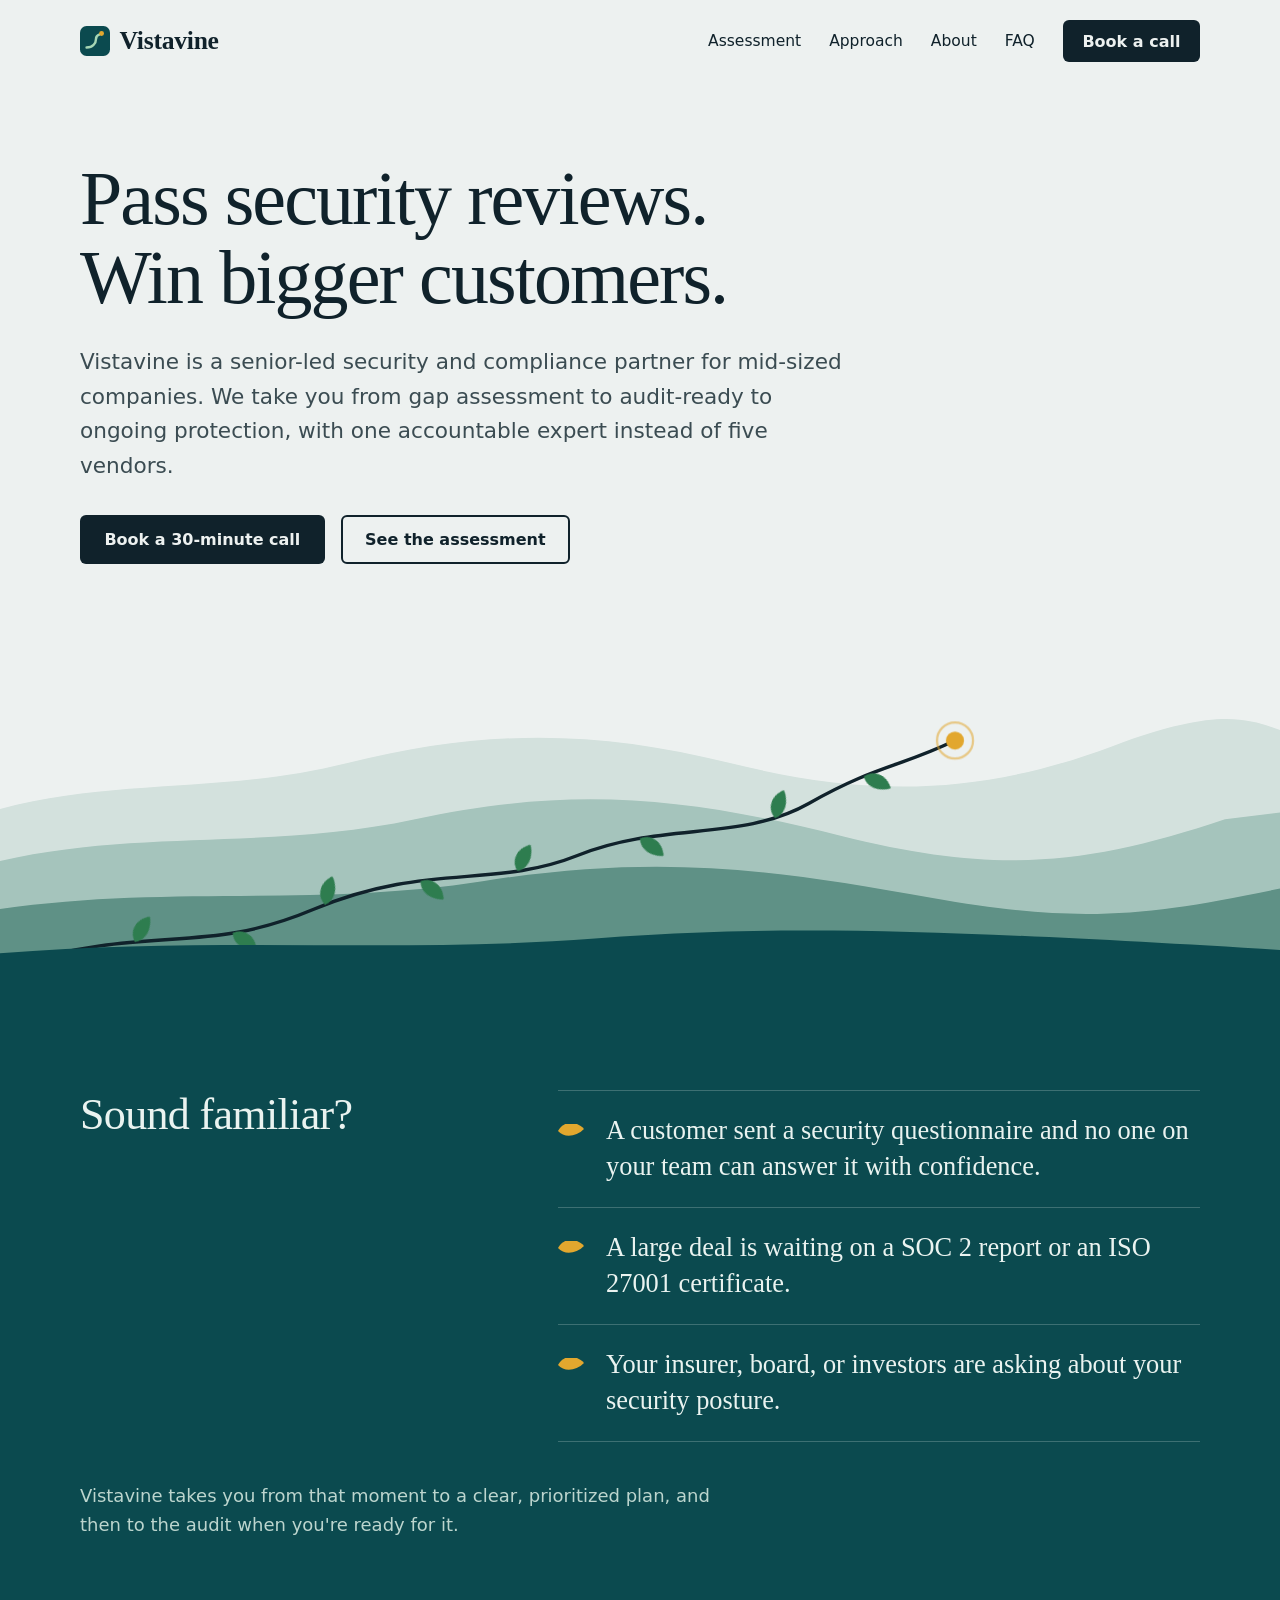
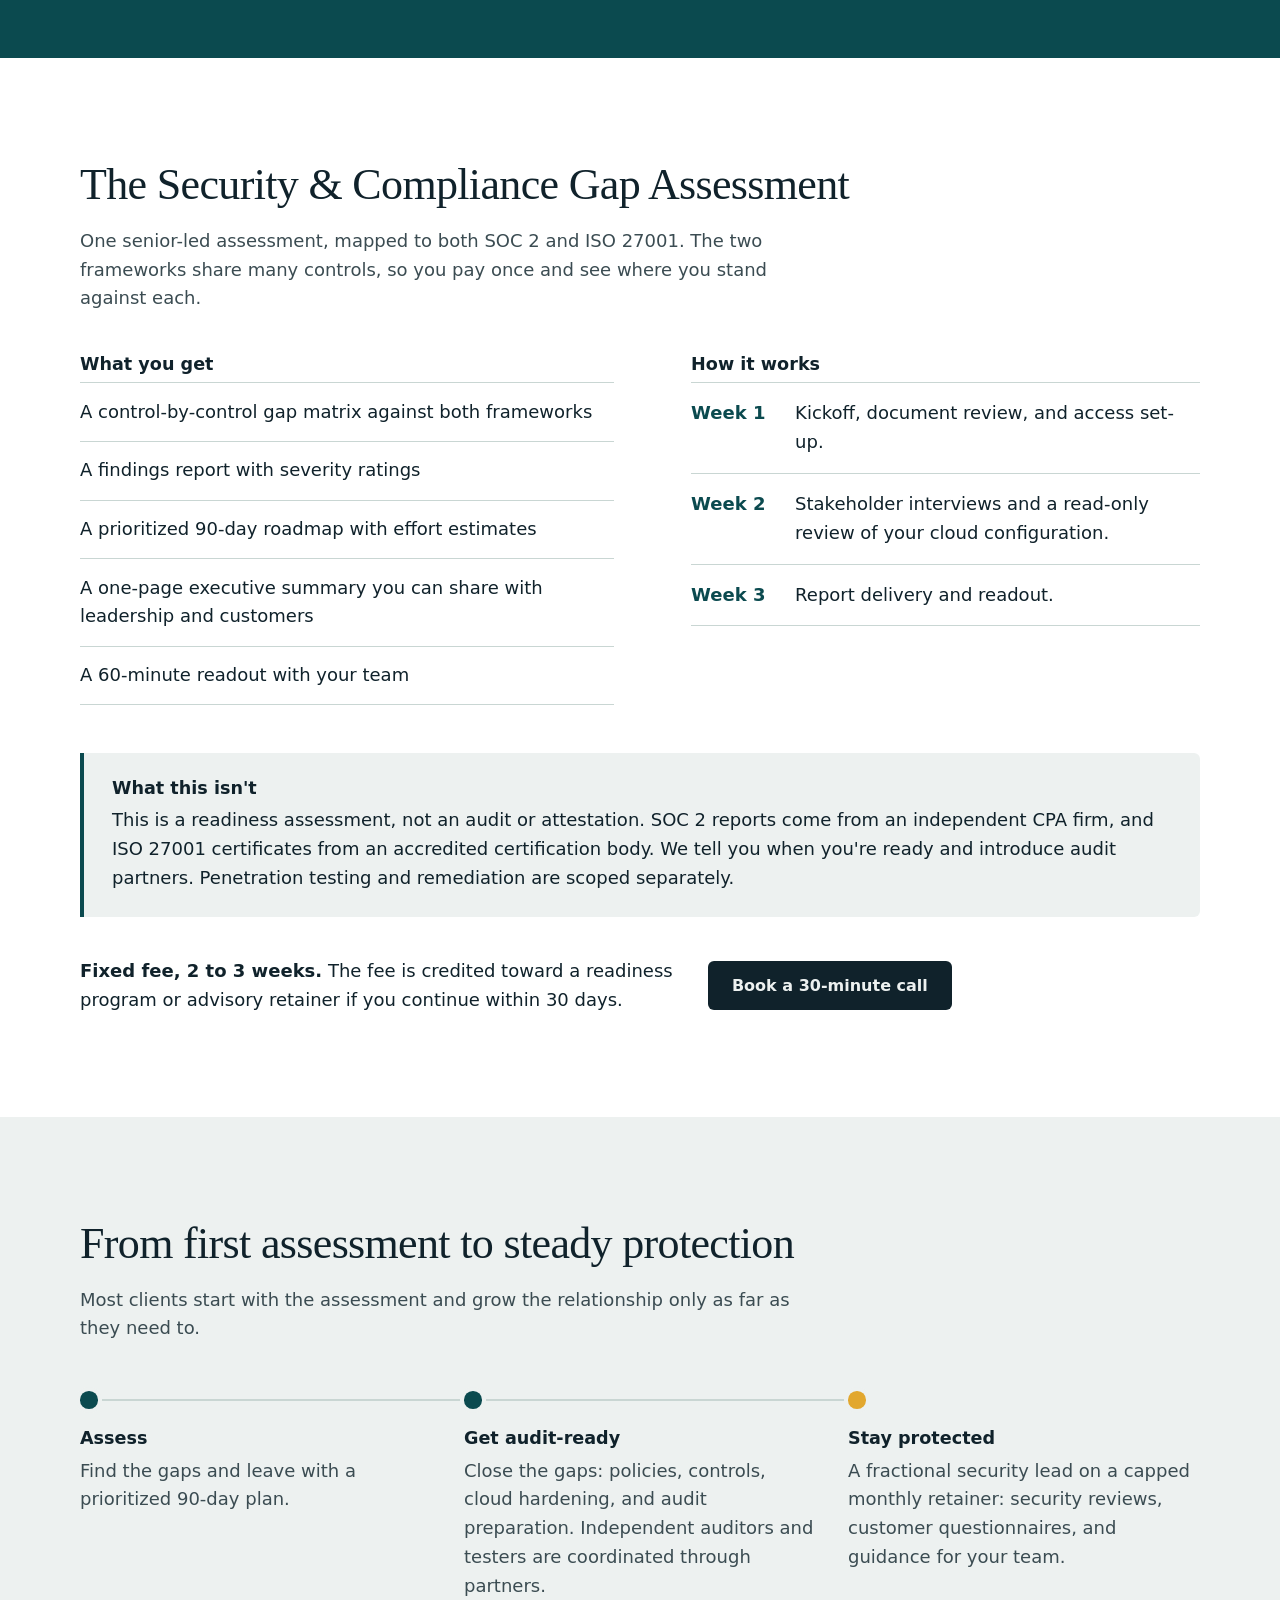
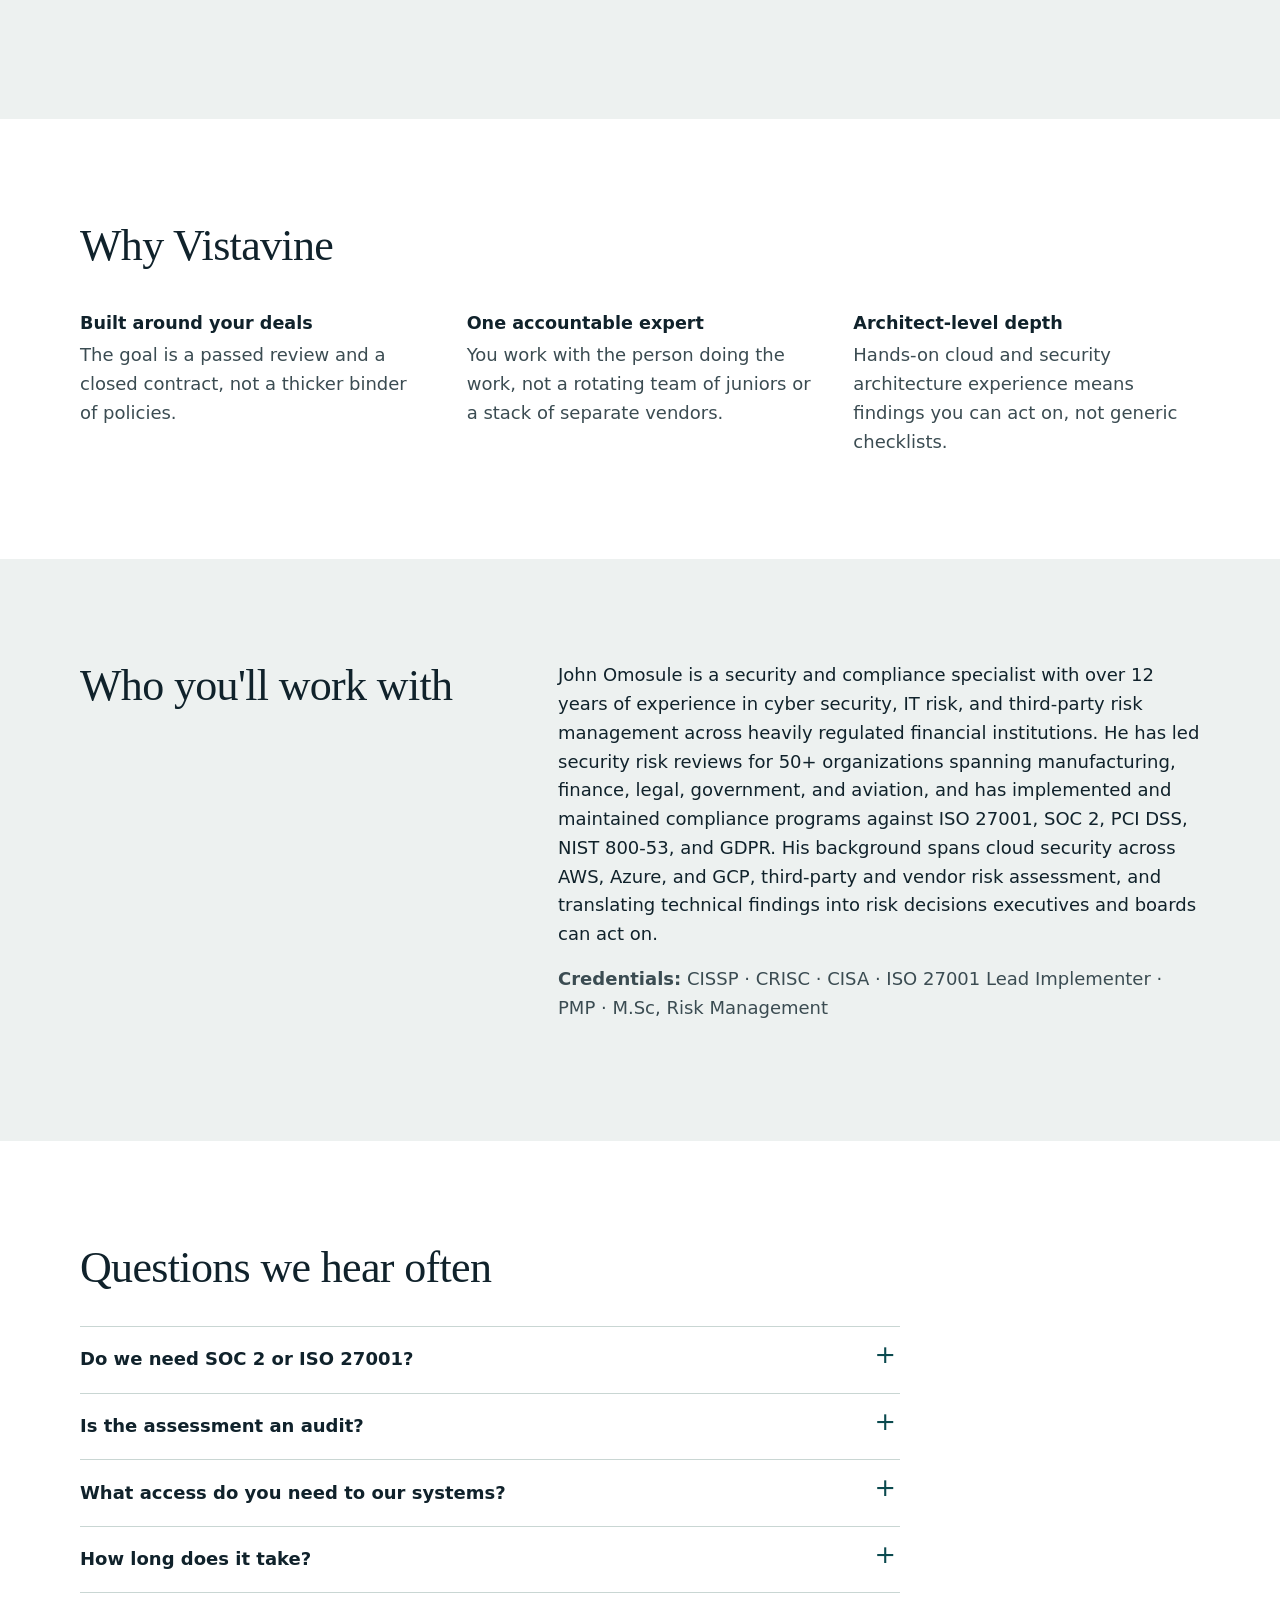
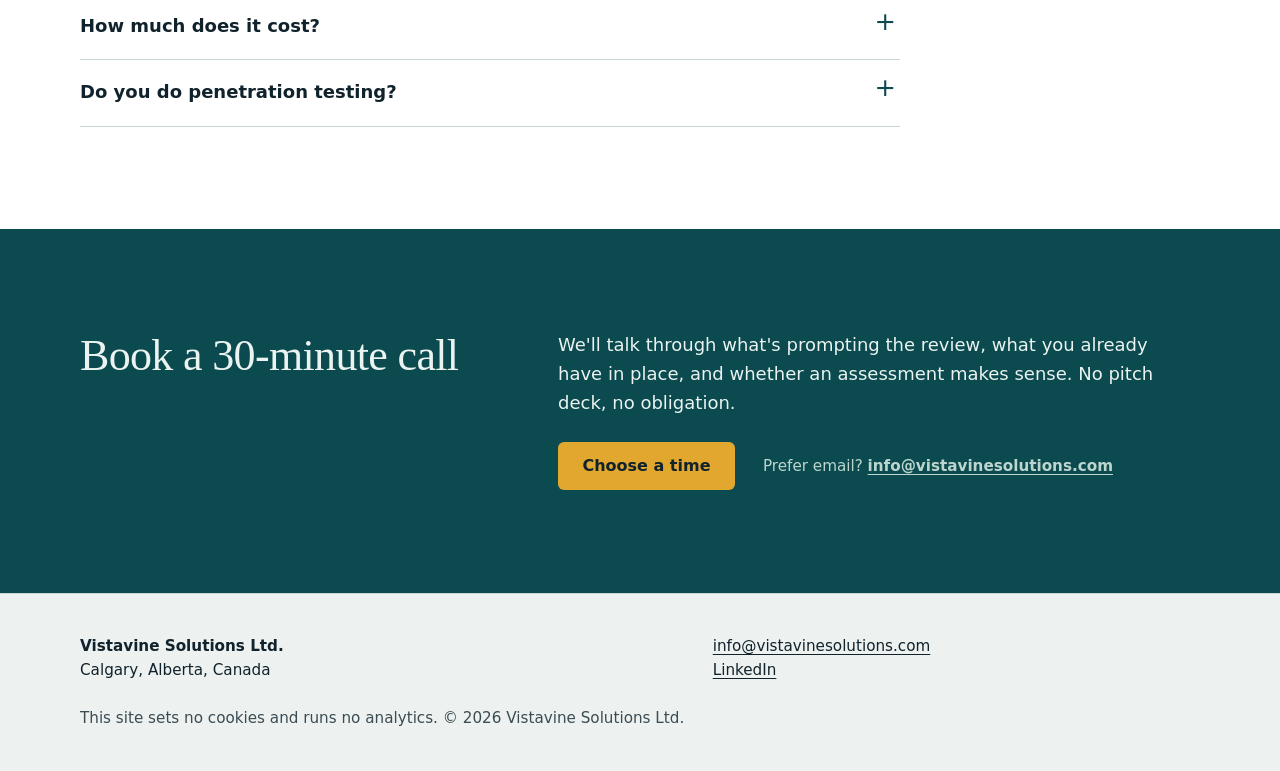
==== index.html @ e33b969e "Initial site upload" ====
<!DOCTYPE html>
<!--
  VISTAVINE ONE-PAGE SITE
  Before publishing, replace every placeholder. Search this file for:
    REPLACE   (booking link, email domain, LinkedIn URL)
    class="todo"   (highlighted yellow on the page: name, bio, credentials, address)
  When you replace a highlighted item, delete its class="todo" / <span class="todo"> wrapper.
  This page has no JavaScript, no cookies, no analytics, and no third-party requests.
  If you add any of those later, update the footer sentence and the Content-Security-Policy in _headers.
-->
<html lang="en">
<head>
<meta charset="utf-8">
<meta name="viewport" content="width=device-width, initial-scale=1">
<title>Vistavine | Security and compliance advisory for mid-sized companies</title>
<meta name="description" content="Vistavine helps mid-sized companies pass security reviews and win bigger customers. Senior-led SOC 2 and ISO 27001 readiness, cloud security, and fractional security leadership.">
<meta name="theme-color" content="#0B4A4F">
<meta property="og:type" content="website">
<meta property="og:title" content="Vistavine | Security and compliance advisory">
<meta property="og:description" content="Pass security reviews. Win bigger customers. Senior-led SOC 2 and ISO 27001 readiness for mid-sized companies.">
<link rel="icon" href="data:image/svg+xml,%3Csvg xmlns='http://www.w3.org/2000/svg' viewBox='0 0 32 32'%3E%3Crect width='32' height='32' rx='7' fill='%230B4A4F'/%3E%3Cpath d='M7 23c7 0 10-5 10-9 0-2 1-4 4-5' fill='none' stroke='%23A6D6B4' stroke-width='2.6' stroke-linecap='round'/%3E%3Ccircle cx='23' cy='8' r='2.6' fill='%23E2A72E'/%3E%3C/svg%3E">
<style>
:root{
  color-scheme: light;
  --ink:#10222B;
  --fog:#EDF1F0;
  --paper:#FFFFFF;
  --teal:#0B4A4F;
  --vine:#2E7D4F;
  --saffron:#E2A72E;
  --text2:#3B4C52;
  --line:#C9D6D3;
  --on-dark:#EAF3F0;
  --on-dark2:#BCD5CE;
  --serif:"Iowan Old Style","Palatino Linotype",Palatino,"Book Antiqua",Georgia,serif;
  --sans:system-ui,-apple-system,"Segoe UI",Roboto,"Helvetica Neue",Arial,sans-serif;
  --radius:6px;
}
*,*::before,*::after{box-sizing:border-box}
html{scroll-padding-top:1rem}
@media (prefers-reduced-motion:no-preference){html{scroll-behavior:smooth}}
body{margin:0;background:var(--fog);color:var(--ink);font:1.125rem/1.6 var(--sans);-webkit-font-smoothing:antialiased}
h1,h2{font-family:var(--serif);font-weight:500;letter-spacing:-.015em;margin:0}
h1{font-size:clamp(2.5rem,1.5rem + 4.4vw,4.75rem);line-height:1.04;letter-spacing:-.025em}
h1 span{display:block}
h2{font-size:clamp(1.85rem,1.4rem + 1.7vw,2.75rem);line-height:1.15;margin-bottom:1rem}
h3{font-size:1.1rem;font-weight:650;margin:0 0 .4rem;line-height:1.3}
p{margin:0 0 1rem}
a{color:inherit;text-underline-offset:.2em}
:focus-visible{outline:3px solid #B37400;outline-offset:3px;border-radius:2px}
.on-dark :focus-visible{outline-color:var(--saffron)}
.wrap{width:min(1120px,100% - 2.5rem);margin-inline:auto}
.section{padding-block:clamp(4rem,8vw,7rem)}
.muted{color:var(--text2)}
.fine{font-size:.95rem;margin:0}

/* Placeholder highlighter: remove class when replaced */
.todo{background:#FFF1C2;color:var(--ink);outline:1px dashed #B58400;padding:0 .25em;border-radius:2px}

.skip{position:absolute;left:-999px;top:0;background:var(--ink);color:var(--fog);padding:.75rem 1rem;z-index:10}
.skip:focus{left:0}

/* Buttons */
.btn{display:inline-block;padding:.8rem 1.4rem;border-radius:var(--radius);font-weight:600;font-size:1rem;text-decoration:none;border:2px solid transparent;line-height:1.2}
.btn-primary{background:var(--ink);color:var(--fog)}
.btn-primary:hover{background:#1C3A46}
.btn-ghost{border-color:var(--ink);color:var(--ink)}
.btn-ghost:hover{background:var(--ink);color:var(--fog)}
.btn-saffron{background:var(--saffron);color:var(--ink)}
.btn-saffron:hover{background:#F0BA4A}

/* Header */
.site-header{padding-block:1.25rem}
.site-header .wrap{display:flex;align-items:center;justify-content:space-between;gap:1.5rem}
.brand{display:flex;align-items:center;gap:.6rem;text-decoration:none;font-family:var(--serif);font-size:1.6rem;font-weight:600;letter-spacing:-.01em}
.brand svg{width:30px;height:30px;flex:none}
.nav{display:flex;align-items:center;gap:1.75rem;font-size:.97rem}
.nav a:not(.btn){text-decoration:none}
.nav a:not(.btn):hover{text-decoration:underline}
.nav .btn{padding:.6rem 1.1rem}

/* Hero */
.hero{padding-top:clamp(2.5rem,6vw,5rem)}
.lede{font-size:clamp(1.15rem,1rem + .5vw,1.35rem);max-width:56ch;color:var(--text2);margin:1.75rem 0 0}
.actions{display:flex;flex-wrap:wrap;gap:1rem;margin-top:2rem}
.horizon{display:block;width:100%;height:clamp(190px,30vw,360px);margin-top:clamp(2.5rem,5vw,4.5rem);margin-bottom:-1px}
.vine{stroke-dasharray:1 1;stroke-dashoffset:0}
@media (prefers-reduced-motion:no-preference){
  .vine{stroke-dashoffset:1;animation:grow 2.6s cubic-bezier(.45,.05,.25,1) .3s forwards}
  .leaves use,.mark{opacity:0;animation:appear .5s ease-out forwards}
  .leaves use:nth-child(1){animation-delay:.6s}
  .leaves use:nth-child(2){animation-delay:.85s}
  .leaves use:nth-child(3){animation-delay:1.1s}
  .leaves use:nth-child(4){animation-delay:1.35s}
  .leaves use:nth-child(5){animation-delay:1.55s}
  .leaves use:nth-child(6){animation-delay:1.9s}
  .leaves use:nth-child(7){animation-delay:2.25s}
  .leaves use:nth-child(8){animation-delay:2.5s}
  .mark{animation-delay:2.8s;animation-duration:.8s}
}
@keyframes grow{to{stroke-dashoffset:0}}
@keyframes appear{to{opacity:1}}

/* Dark bands */
.on-dark{background:var(--teal);color:var(--on-dark)}
.on-dark .muted{color:var(--on-dark2)}
.split{display:grid;grid-template-columns:1fr 1.6fr;gap:clamp(2rem,6vw,5rem);align-items:start}
.triggers{list-style:none;margin:0;padding:0}
.triggers li{display:grid;grid-template-columns:2rem 1fr;gap:1rem;padding:1.4rem 0;border-top:1px solid rgba(234,243,240,.22);font-family:var(--serif);font-size:clamp(1.25rem,1.05rem + .8vw,1.65rem);line-height:1.35}
.triggers li:last-child{border-bottom:1px solid rgba(234,243,240,.22)}
.triggers svg{width:26px;height:14px;margin-top:.7rem;fill:var(--saffron)}
.after-triggers{margin-top:2.5rem;max-width:58ch;color:var(--on-dark2)}

/* Assessment */
.paper{background:var(--paper)}
.assessment-grid{display:grid;grid-template-columns:1.05fr 1fr;gap:clamp(2rem,6vw,5rem);margin-top:2.5rem}
.rule{list-style:none;margin:0;padding:0}
.rule li{padding:.9rem 0;border-top:1px solid var(--line)}
.rule li:last-child{border-bottom:1px solid var(--line)}
.weeks{list-style:none;margin:0;padding:0}
.weeks li{display:grid;grid-template-columns:5.5rem 1fr;gap:1rem;padding:1rem 0;border-top:1px solid var(--line)}
.weeks li:last-child{border-bottom:1px solid var(--line)}
.weeks b{color:var(--teal);font-weight:650}
.notice{margin-top:3rem;padding:1.5rem 1.75rem;background:var(--fog);border-left:4px solid var(--teal);border-radius:0 var(--radius) var(--radius) 0}
.notice p:last-child{margin-bottom:0}
.fee{display:flex;flex-wrap:wrap;align-items:center;gap:1.25rem 2rem;margin-top:2.5rem}
.fee p{margin:0;max-width:52ch}

/* Approach path */
.path{list-style:none;margin:3rem 0 0;padding:0;display:grid;grid-template-columns:repeat(3,1fr);gap:2rem}
.path li{position:relative;padding-top:2.25rem}
.path li::before{content:"";position:absolute;top:.5rem;left:0;right:-2rem;height:2px;background:var(--line)}
.path li:last-child::before{display:none}
.path li::after{content:"";position:absolute;top:0;left:0;width:1.1rem;height:1.1rem;border-radius:50%;background:var(--teal);box-shadow:0 0 0 4px var(--fog)}
.path li:last-child::after{background:var(--saffron)}
.path p{color:var(--text2);max-width:34ch}

/* Why */
.pillars{display:grid;grid-template-columns:repeat(3,1fr);gap:2.5rem;margin-top:2.5rem}
.pillars p{color:var(--text2);margin:0;max-width:34ch}

/* FAQ */
.faq{margin-top:2rem;max-width:820px}
.faq details{border-top:1px solid var(--line)}
.faq details:last-child{border-bottom:1px solid var(--line)}
.faq summary{list-style:none;cursor:pointer;padding:1.15rem 2.5rem 1.15rem 0;font-weight:600;position:relative}
.faq summary::-webkit-details-marker{display:none}
.faq summary::after{content:"+";position:absolute;right:.25rem;top:.95rem;font-size:1.6rem;line-height:1;color:var(--teal);font-weight:400}
.faq details[open] summary::after{content:"\2212"}
.faq details p{margin:0 0 1.25rem;max-width:62ch;color:var(--text2)}

/* CTA + footer */
.cta p{max-width:52ch}
.cta .fine a{font-weight:600}
.cta-actions{display:flex;flex-wrap:wrap;align-items:center;gap:1rem 1.75rem;margin-top:1.5rem}
.site-footer{padding-block:2.5rem;border-top:1px solid var(--line)}
.footer-grid{display:grid;grid-template-columns:1.2fr 1fr;gap:1.5rem 3rem}
.footer-grid .wide{grid-column:1/-1;color:var(--text2)}

@media (max-width:860px){
  .split,.assessment-grid,.pillars{grid-template-columns:1fr}
  .footer-grid{grid-template-columns:1fr}
  .nav a:not(.btn){display:none}
  .path{grid-template-columns:1fr;margin-left:.5rem}
  .path li{padding:0 0 0 2.25rem}
  .path li::before{top:.5rem;bottom:-2rem;left:.5rem;right:auto;width:2px;height:auto}
  .path li::after{top:0;left:0}
  .weeks li{grid-template-columns:4.75rem 1fr}
}
</style>
</head>
<body>

<!-- Shared leaf shape used by the hero illustration and the list markers -->
<svg width="0" height="0" style="position:absolute" aria-hidden="true" focusable="false">
  <defs><path id="leaf" d="M0 0C5-10 18-11 26-2C18 6 6 7 0 0Z"/></defs>
</svg>

<a class="skip" href="#main">Skip to content</a>

<header class="site-header">
  <div class="wrap">
    <a class="brand" href="#top" aria-label="Vistavine home">
      <svg viewBox="0 0 32 32" aria-hidden="true"><rect width="32" height="32" rx="7" fill="#0B4A4F"/><path d="M7 23c7 0 10-5 10-9 0-2 1-4 4-5" fill="none" stroke="#A6D6B4" stroke-width="2.6" stroke-linecap="round"/><circle cx="23" cy="8" r="2.6" fill="#E2A72E"/></svg>
      Vistavine
    </a>
    <nav class="nav" aria-label="Primary">
      <a href="#assessment">Assessment</a>
      <a href="#approach">Approach</a>
      <a href="#about">About</a>
      <a href="#faq">FAQ</a>
      <a class="btn btn-primary" href="#book">Book a call</a>
    </nav>
  </div>
</header>

<main id="main">

  <section class="hero" id="top">
    <div class="wrap">
      <h1><span>Pass security reviews.</span><span>Win bigger customers.</span></h1>
      <p class="lede">Vistavine is a senior-led security and compliance partner for mid-sized companies. We take you from gap assessment to audit-ready to ongoing protection, with one accountable expert instead of five vendors.</p>
      <div class="actions">
        <a class="btn btn-primary" href="#book">Book a 30-minute call</a>
        <a class="btn btn-ghost" href="#assessment">See the assessment</a>
      </div>
    </div>

    <svg class="horizon" viewBox="0 0 1200 320" preserveAspectRatio="xMidYMax slice" role="img" aria-label="Layered ridgelines with a single vine climbing toward a distant viewpoint">
      <path d="M0 170C120 130 220 150 340 120S560 90 680 120S900 150 1020 105S1150 90 1200 100V320H0Z" fill="#D3E1DD"/>
      <path d="M0 215C140 175 260 200 400 170S640 150 780 185S1000 210 1120 170L1200 160V320H0Z" fill="#A5C4BC"/>
      <path d="M0 255C160 225 300 250 460 225S720 215 860 240S1060 255 1200 225V320H0Z" fill="#5F9186"/>
      <path class="vine" pathLength="1" d="M40 300C170 262 210 292 310 250S470 232 545 202S690 190 750 156S830 124 880 100" fill="none" stroke="#10222B" stroke-width="3" stroke-linecap="round"/>
      <g class="leaves" fill="#2E7D4F">
        <use href="#leaf" transform="translate(151 279) rotate(-55)"/>
        <use href="#leaf" transform="translate(238 271) rotate(40)"/>
        <use href="#leaf" transform="translate(320 246) rotate(-71)"/>
        <use href="#leaf" transform="translate(405 225) rotate(43)"/>
        <use href="#leaf" transform="translate(491 216) rotate(-59)"/>
        <use href="#leaf" transform="translate(600 187) rotate(41)"/>
        <use href="#leaf" transform="translate(720 169) rotate(-68)"/>
        <use href="#leaf" transform="translate(799 132) rotate(28)"/>
      </g>
      <g class="mark">
        <circle cx="880" cy="100" r="16" fill="none" stroke="#E2A72E" stroke-width="2" opacity=".55"/>
        <circle cx="880" cy="100" r="8" fill="#E2A72E"/>
      </g>
      <path d="M0 292C200 272 380 290 560 276S900 270 1200 288V320H0Z" fill="#0B4A4F"/>
    </svg>
  </section>

  <section class="section on-dark" id="triggers" aria-labelledby="triggers-h">
    <div class="wrap">
      <div class="split">
        <h2 id="triggers-h">Sound familiar?</h2>
        <ul class="triggers">
          <li><svg viewBox="0 0 26 14" aria-hidden="true"><use href="#leaf" transform="translate(0 7)"/></svg><span>A customer sent a security questionnaire and no one on your team can answer it with confidence.</span></li>
          <li><svg viewBox="0 0 26 14" aria-hidden="true"><use href="#leaf" transform="translate(0 7)"/></svg><span>A large deal is waiting on a SOC 2 report or an ISO 27001 certificate.</span></li>
          <li><svg viewBox="0 0 26 14" aria-hidden="true"><use href="#leaf" transform="translate(0 7)"/></svg><span>Your insurer, board, or investors are asking about your security posture.</span></li>
        </ul>
      </div>
      <p class="after-triggers">Vistavine takes you from that moment to a clear, prioritized plan, and then to the audit when you're ready for it.</p>
    </div>
  </section>

  <section class="section paper" id="assessment" aria-labelledby="assessment-h">
    <div class="wrap">
      <h2 id="assessment-h">The Security &amp; Compliance Gap Assessment</h2>
      <p class="muted" style="max-width:62ch">One senior-led assessment, mapped to both SOC 2 and ISO 27001. The two frameworks share many controls, so you pay once and see where you stand against each.</p>

      <div class="assessment-grid">
        <div>
          <h3>What you get</h3>
          <ul class="rule">
            <li>A control-by-control gap matrix against both frameworks</li>
            <li>A findings report with severity ratings</li>
            <li>A prioritized 90-day roadmap with effort estimates</li>
            <li>A one-page executive summary you can share with leadership and customers</li>
            <li>A 60-minute readout with your team</li>
          </ul>
        </div>
        <div>
          <h3>How it works</h3>
          <ol class="weeks">
            <li><b>Week 1</b><span>Kickoff, document review, and access set-up.</span></li>
            <li><b>Week 2</b><span>Stakeholder interviews and a read-only review of your cloud configuration.</span></li>
            <li><b>Week 3</b><span>Report delivery and readout.</span></li>
          </ol>
        </div>
      </div>

      <div class="notice">
        <h3>What this isn't</h3>
        <p>This is a readiness assessment, not an audit or attestation. SOC 2 reports come from an independent CPA firm, and ISO 27001 certificates from an accredited certification body. We tell you when you're ready and introduce audit partners. Penetration testing and remediation are scoped separately.</p>
      </div>

      <div class="fee">
        <p><strong>Fixed fee, 2 to 3 weeks.</strong> The fee is credited toward a readiness program or advisory retainer if you continue within 30 days.</p>
        <a class="btn btn-primary" href="#book">Book a 30-minute call</a>
      </div>
    </div>
  </section>

  <section class="section" id="approach" aria-labelledby="approach-h">
    <div class="wrap">
      <h2 id="approach-h">From first assessment to steady protection</h2>
      <p class="muted" style="max-width:62ch">Most clients start with the assessment and grow the relationship only as far as they need to.</p>
      <ol class="path">
        <li>
          <h3>Assess</h3>
          <p>Find the gaps and leave with a prioritized 90-day plan.</p>
        </li>
        <li>
          <h3>Get audit-ready</h3>
          <p>Close the gaps: policies, controls, cloud hardening, and audit preparation. Independent auditors and testers are coordinated through partners.</p>
        </li>
        <li>
          <h3>Stay protected</h3>
          <p>A fractional security lead on a capped monthly retainer: security reviews, customer questionnaires, and guidance for your team.</p>
        </li>
      </ol>
    </div>
  </section>

  <section class="section paper" id="why" aria-labelledby="why-h">
    <div class="wrap">
      <h2 id="why-h">Why Vistavine</h2>
      <div class="pillars">
        <div>
          <h3>Built around your deals</h3>
          <p>The goal is a passed review and a closed contract, not a thicker binder of policies.</p>
        </div>
        <div>
          <h3>One accountable expert</h3>
          <p>You work with the person doing the work, not a rotating team of juniors or a stack of separate vendors.</p>
        </div>
        <div>
          <h3>Architect-level depth</h3>
          <p>Hands-on cloud and security architecture experience means findings you can act on, not generic checklists.</p>
        </div>
      </div>
    </div>
  </section>

  <section class="section" id="about" aria-labelledby="about-h">
    <div class="wrap split">
      <h2 id="about-h">Who you'll work with</h2>
      <div>
        <p>John Omosule is a security and compliance specialist with over 12 years of experience in cyber security, IT risk, and third-party risk management across heavily regulated financial institutions. He has led security risk reviews for 50+ organizations spanning manufacturing, finance, legal, government, and aviation, and has implemented and maintained compliance programs against ISO 27001, SOC 2, PCI DSS, NIST 800-53, and GDPR. His background spans cloud security across AWS, Azure, and GCP, third-party and vendor risk assessment, and translating technical findings into risk decisions executives and boards can act on.</p>
        <p class="muted"><strong>Credentials:</strong> CISSP &middot; CRISC &middot; CISA &middot; ISO 27001 Lead Implementer &middot; PMP &middot; M.Sc, Risk Management</p>
      </div>
    </div>
  </section>

  <section class="section paper" id="faq" aria-labelledby="faq-h">
    <div class="wrap">
      <h2 id="faq-h">Questions we hear often</h2>
      <div class="faq">
        <details>
          <summary>Do we need SOC 2 or ISO 27001?</summary>
          <p>It depends on who is asking. US customers most often ask for SOC 2, while international and enterprise buyers often ask for ISO 27001. The assessment maps your gaps to both, so you can choose with evidence.</p>
        </details>
        <details>
          <summary>Is the assessment an audit?</summary>
          <p>No. It shows where you stand and what to fix. SOC 2 reports must come from an independent CPA firm, and ISO 27001 certificates from an accredited certification body. We introduce audit partners when you're ready.</p>
        </details>
        <details>
          <summary>What access do you need to our systems?</summary>
          <p>Read-only access to cloud configuration and documentation, agreed in writing before we start. We do not change your systems during an assessment.</p>
        </details>
        <details>
          <summary>How long does it take?</summary>
          <p>Two to three weeks from kickoff to readout, depending on the size of your environment and how quickly we get access and interviews scheduled.</p>
        </details>
        <details>
          <summary>How much does it cost?</summary>
          <p>A fixed fee, quoted after a short call once we know your size and scope. The fee is credited toward follow-on work if you continue within 30 days.</p>
        </details>
        <details>
          <summary>Do you do penetration testing?</summary>
          <p>Not as part of the assessment. When you need it, we help scope it and coordinate an independent testing firm, so the results feed straight into your roadmap.</p>
        </details>
      </div>
    </div>
  </section>

  <section class="section on-dark cta" id="book" aria-labelledby="book-h">
    <div class="wrap split">
      <h2 id="book-h">Book a 30-minute call</h2>
      <div>
        <p>We'll talk through what's prompting the review, what you already have in place, and whether an assessment makes sense. No pitch deck, no obligation.</p>
        <div class="cta-actions">
          <a class="btn btn-saffron" href="https://calendly.com/omosulejohn/30min">Choose a time</a>
          <p class="fine muted">Prefer email? <a href="mailto:info@vistavinesolutions.com">info@vistavinesolutions.com</a></p>
        </div>
      </div>
    </div>
  </section>

</main>

<footer class="site-footer">
  <div class="wrap footer-grid">
    <p class="fine"><strong>Vistavine Solutions Ltd.</strong><br>Calgary, Alberta, Canada</p>
    <p class="fine"><a href="mailto:info@vistavinesolutions.com">info@vistavinesolutions.com</a><br><a href="https://www.linkedin.com/in/john-omosule/" rel="noopener noreferrer">LinkedIn</a></p>
    <p class="fine wide">This site sets no cookies and runs no analytics. &copy; 2026 Vistavine Solutions Ltd.</p>
  </div>
</footer>

</body>
</html>
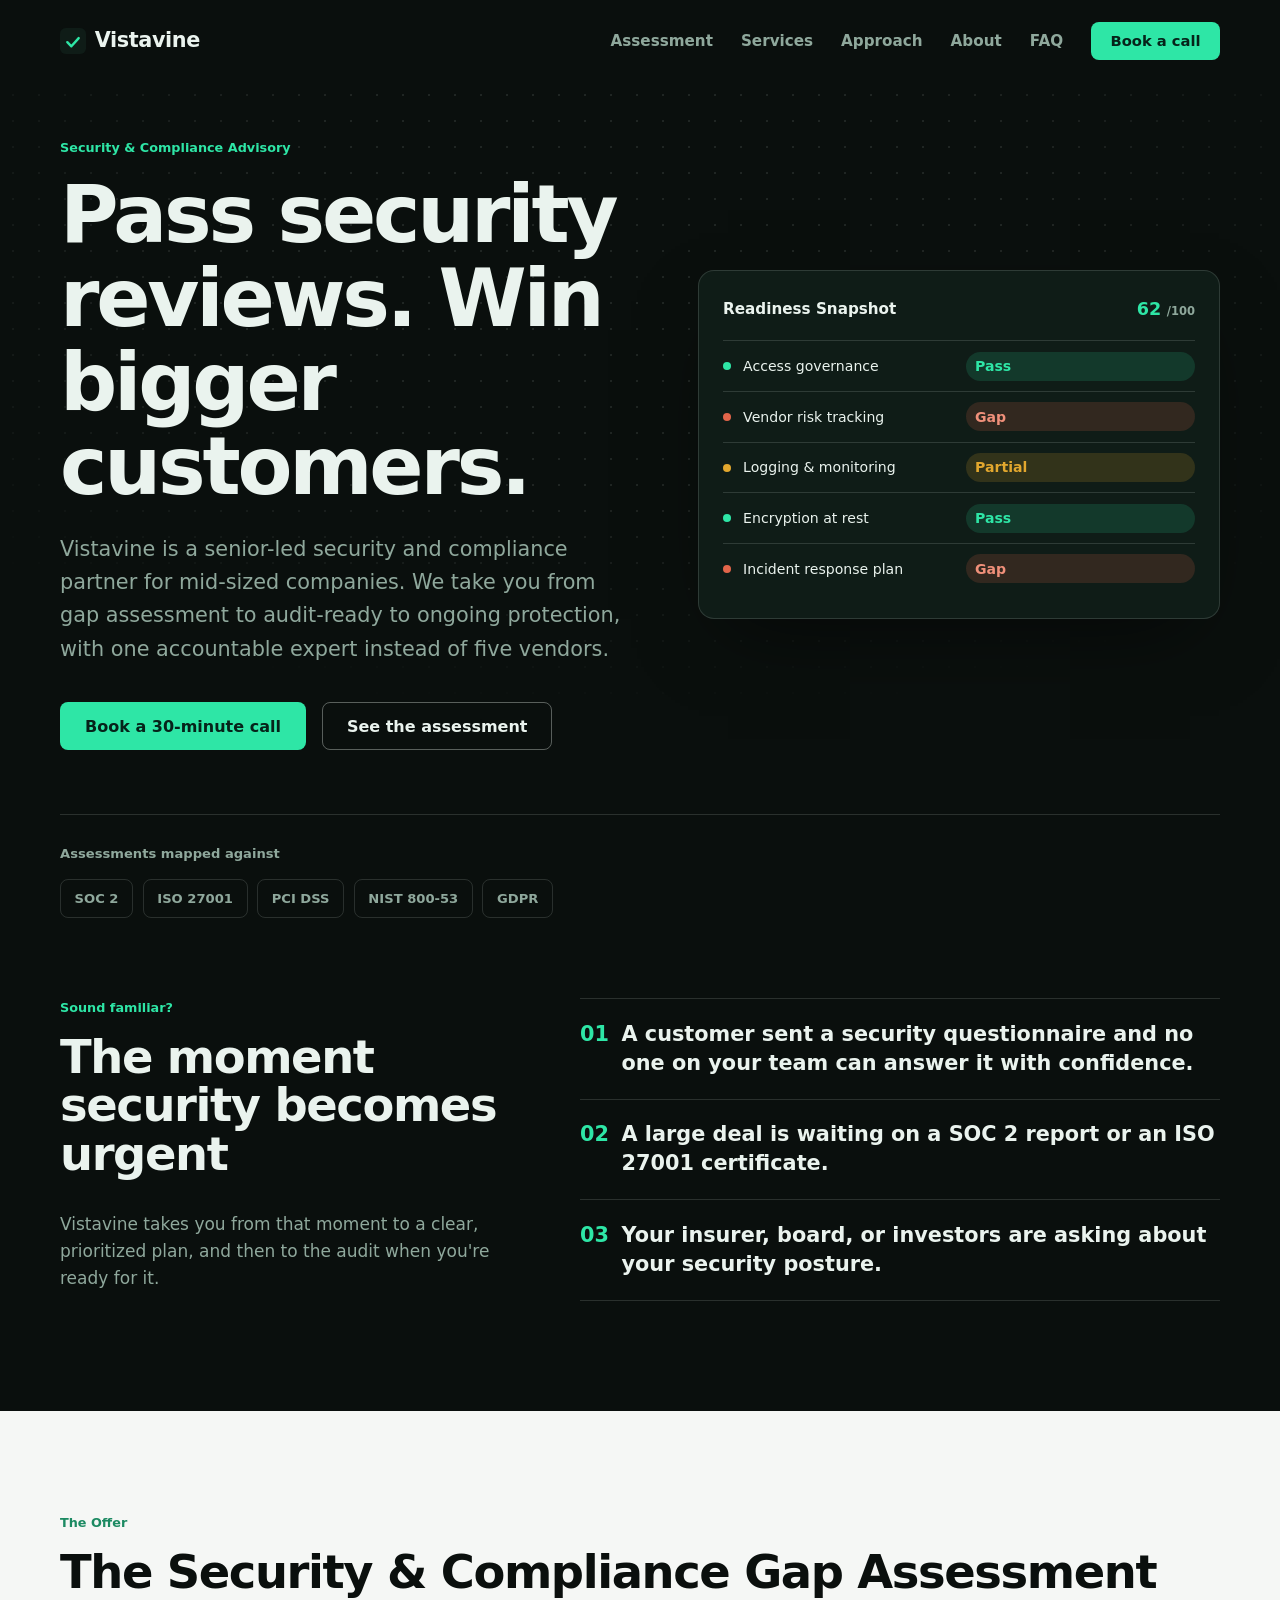
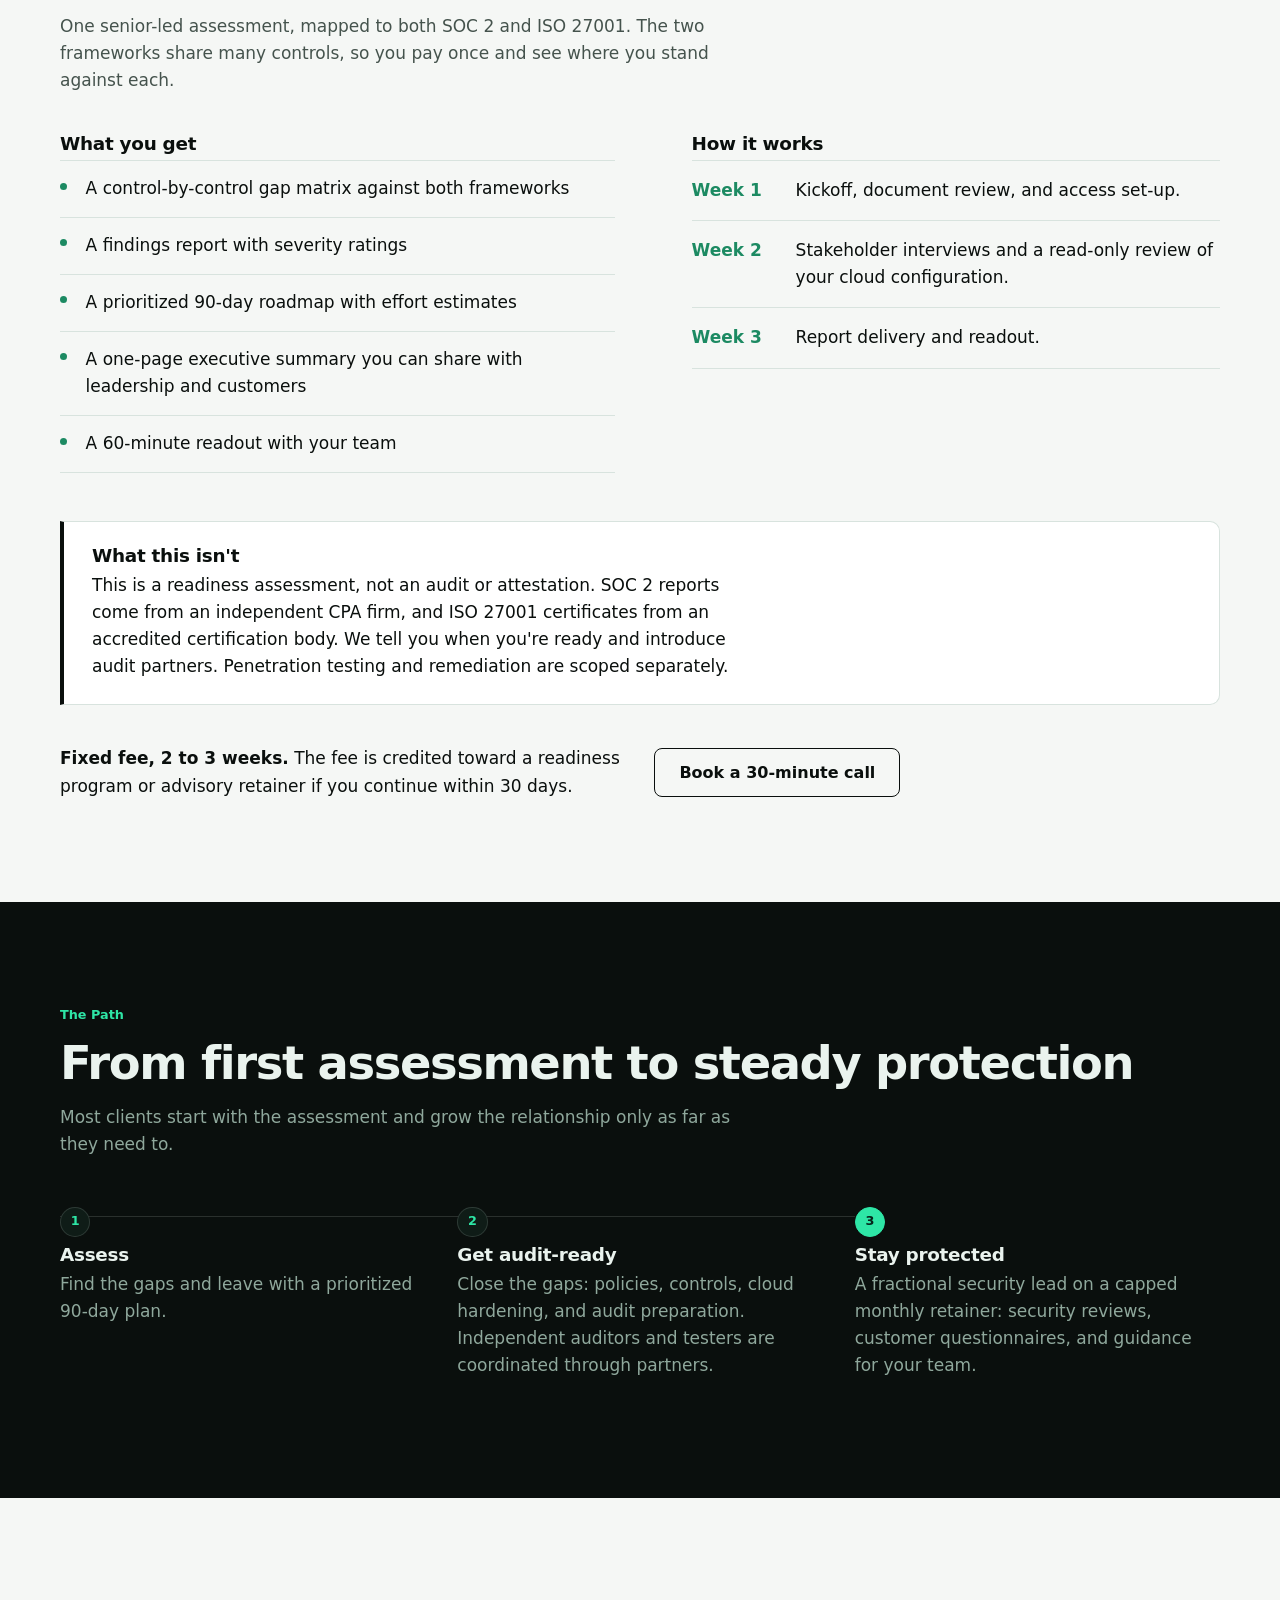
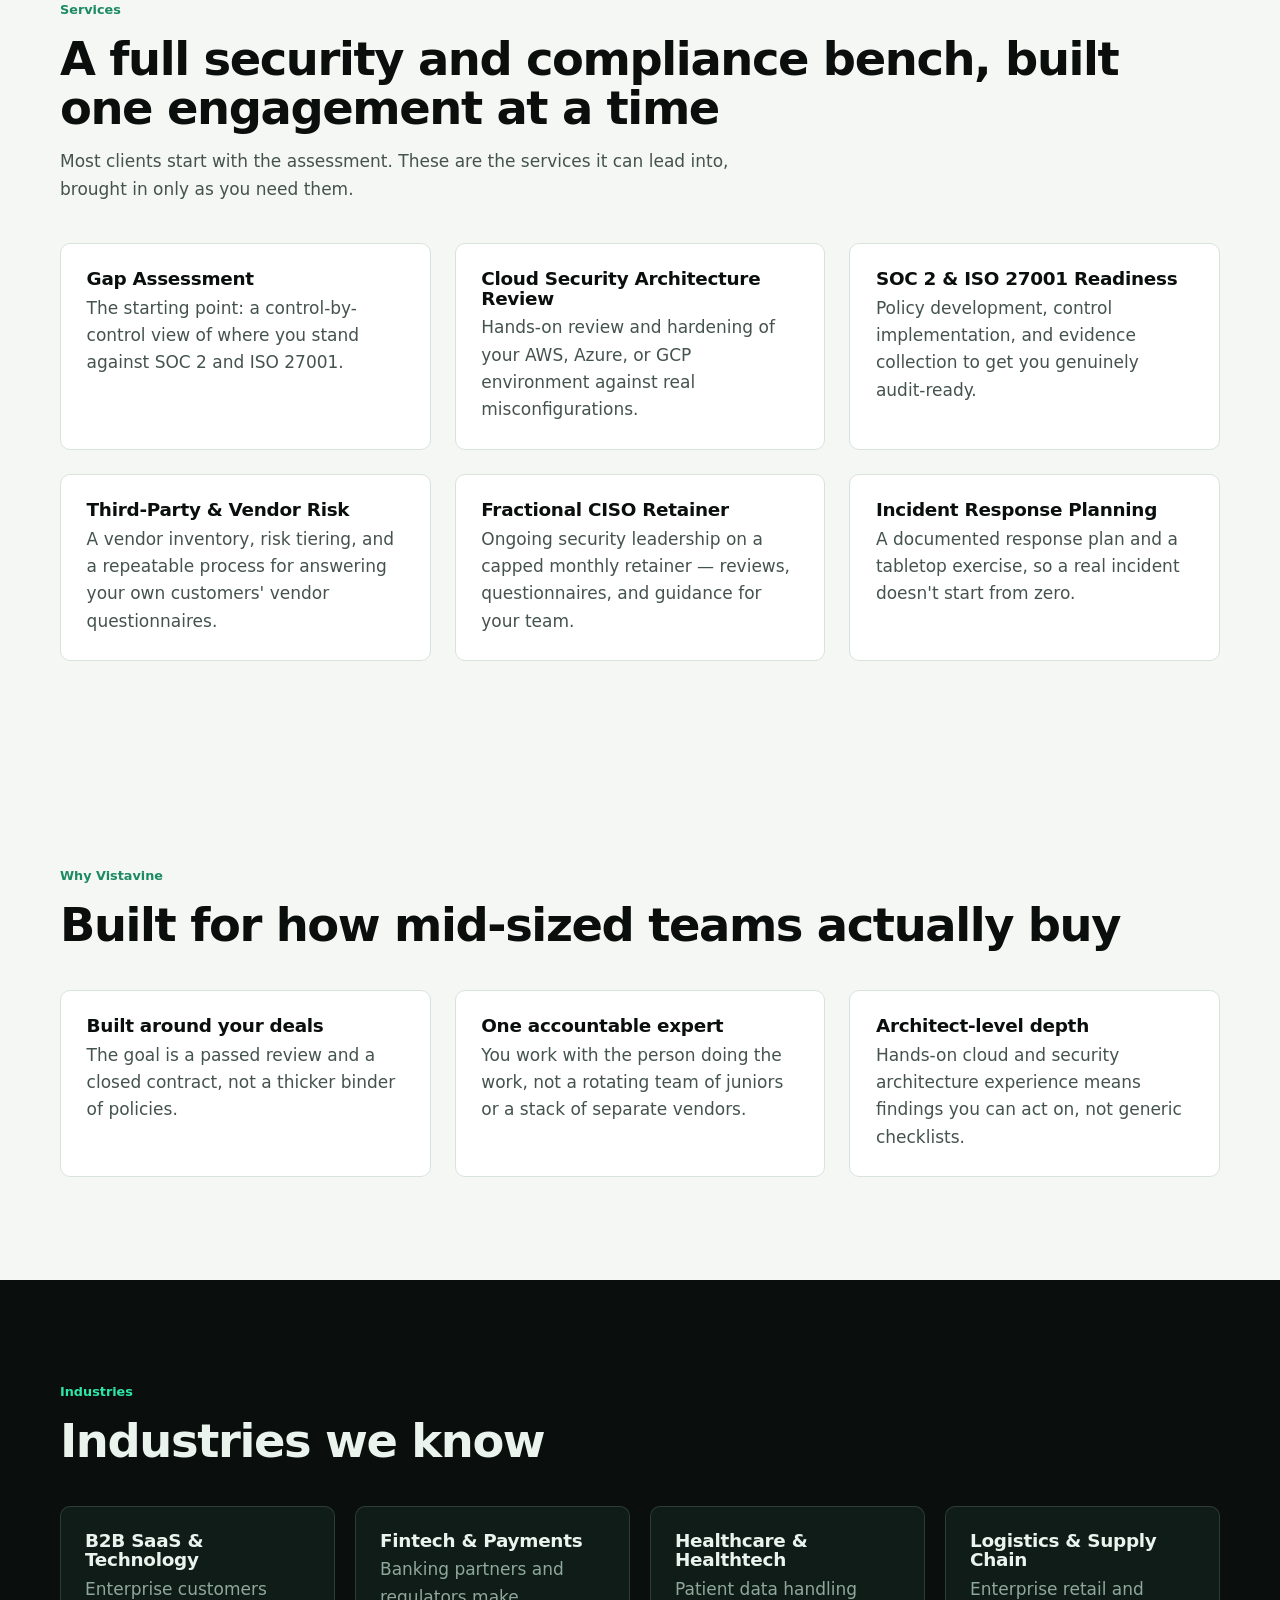
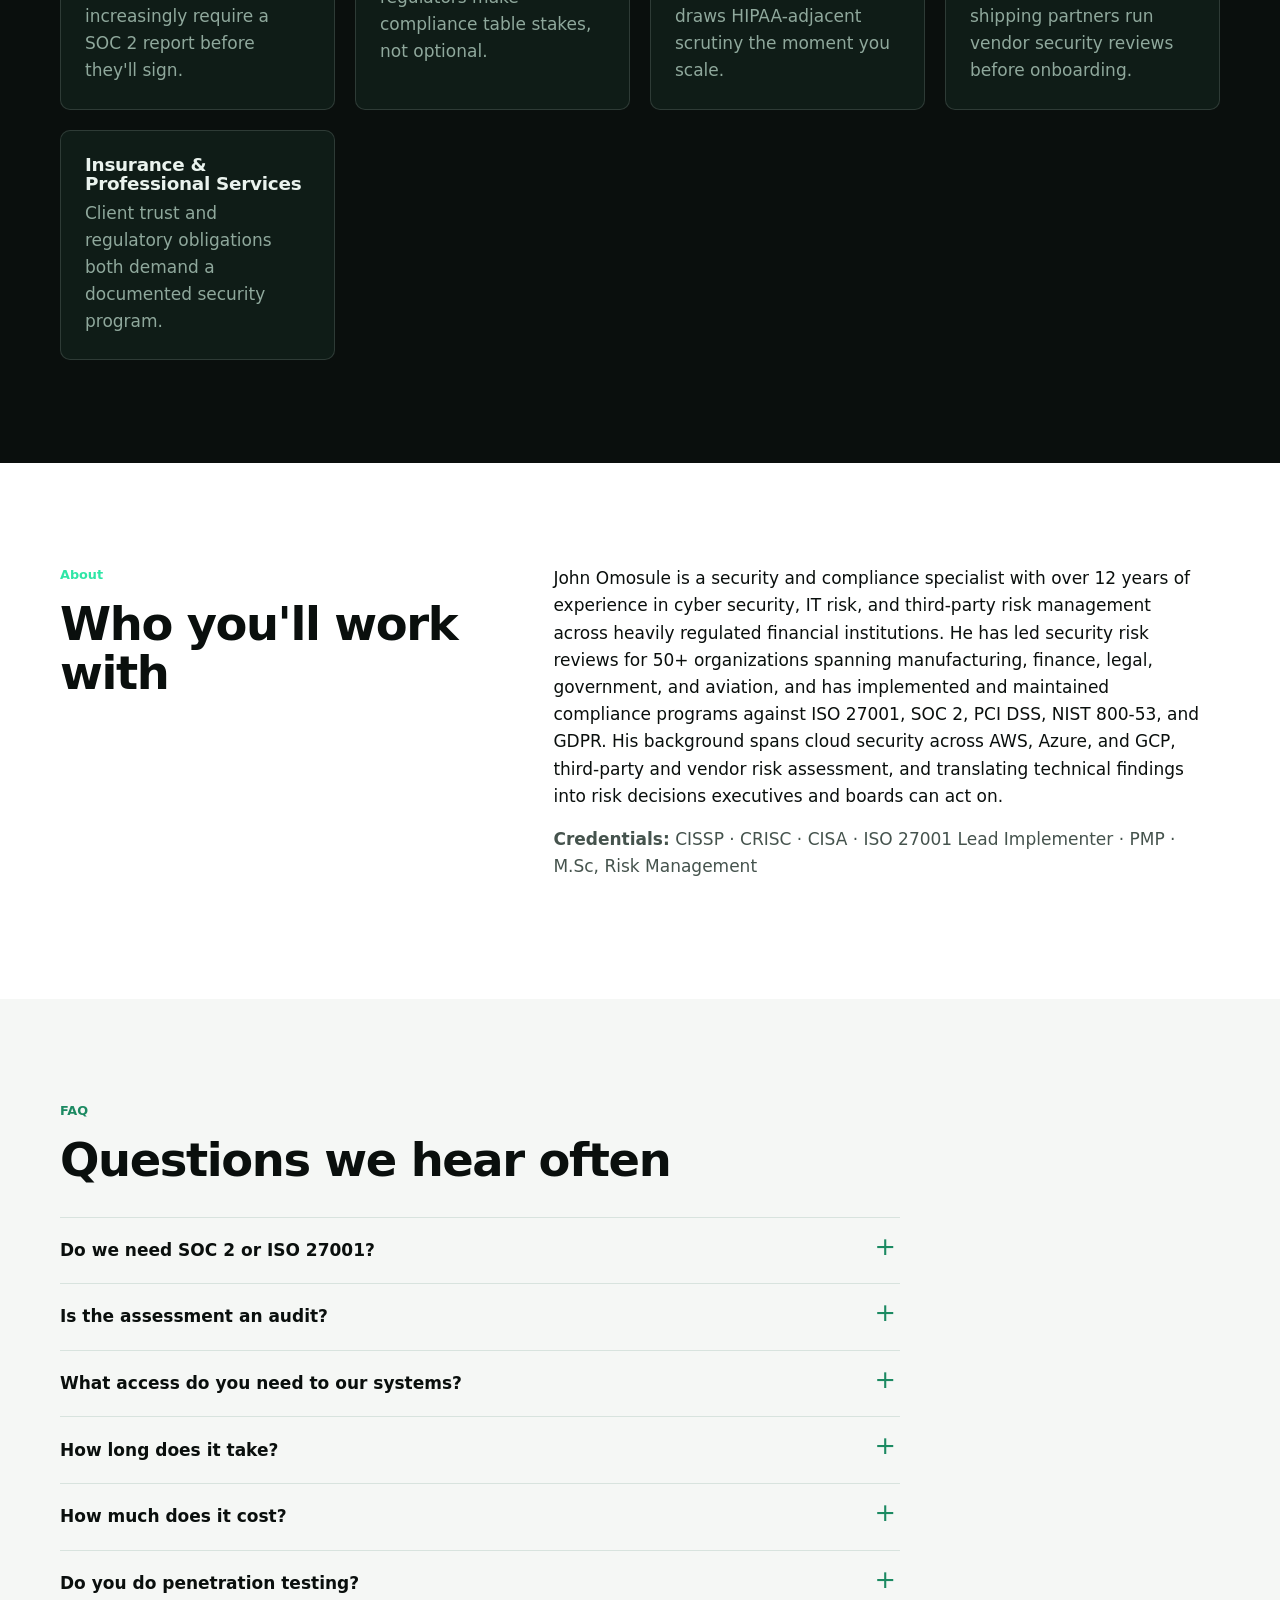
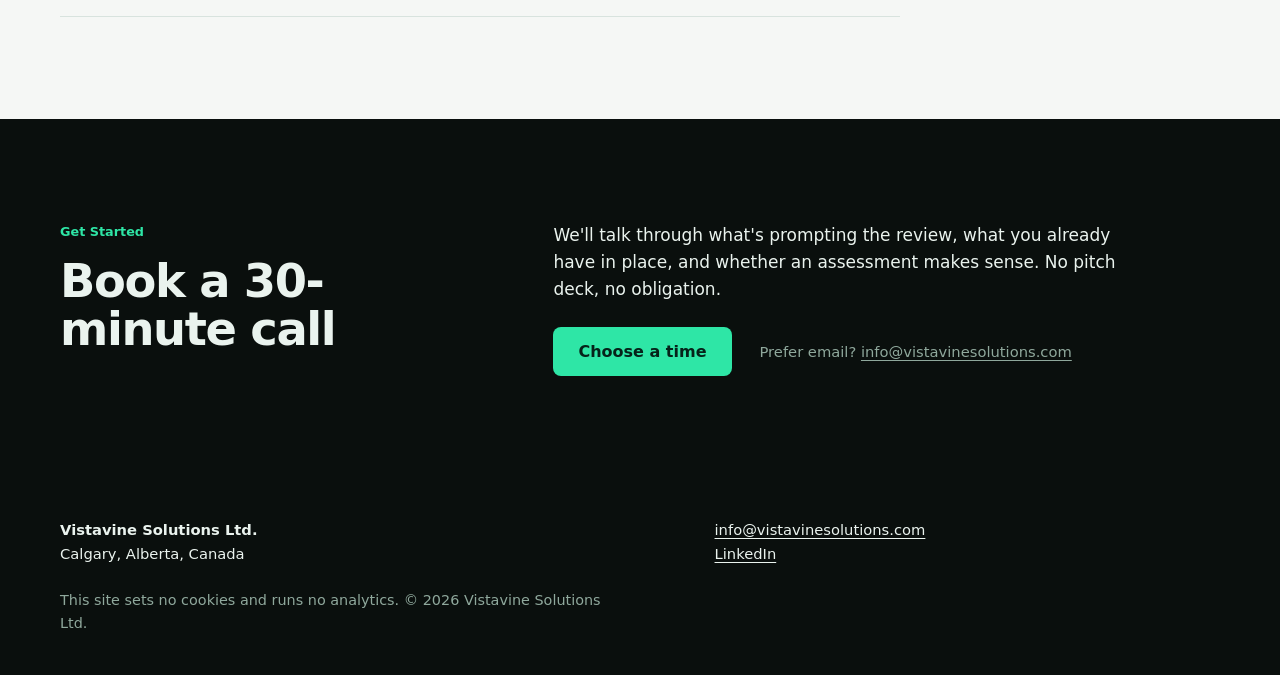
==== commit cfb2401b: "Reupload site" ====
--- a/index.html
+++ b/index.html
@@ -1,12 +1,8 @@
 <!DOCTYPE html>
 <!--
-  VISTAVINE ONE-PAGE SITE
-  Before publishing, replace every placeholder. Search this file for:
-    REPLACE   (booking link, email domain, LinkedIn URL)
-    class="todo"   (highlighted yellow on the page: name, bio, credentials, address)
-  When you replace a highlighted item, delete its class="todo" / <span class="todo"> wrapper.
-  This page has no JavaScript, no cookies, no analytics, and no third-party requests.
-  If you add any of those later, update the footer sentence and the Content-Security-Policy in _headers.
+  VISTAVINE — v2 visual redesign (Vanta/Grata-inspired)
+  Still fully self-contained: no external fonts, scripts, or requests of any kind.
+  Before publishing, replace every placeholder. Search this file for class="todo".
 -->
 <html lang="en">
 <head>
@@ -14,237 +10,275 @@
 <meta name="viewport" content="width=device-width, initial-scale=1">
 <title>Vistavine | Security and compliance advisory for mid-sized companies</title>
 <meta name="description" content="Vistavine helps mid-sized companies pass security reviews and win bigger customers. Senior-led SOC 2 and ISO 27001 readiness, cloud security, and fractional security leadership.">
-<meta name="theme-color" content="#0B4A4F">
+<meta name="theme-color" content="#0A0F0D">
 <meta property="og:type" content="website">
 <meta property="og:title" content="Vistavine | Security and compliance advisory">
 <meta property="og:description" content="Pass security reviews. Win bigger customers. Senior-led SOC 2 and ISO 27001 readiness for mid-sized companies.">
-<link rel="icon" href="data:image/svg+xml,%3Csvg xmlns='http://www.w3.org/2000/svg' viewBox='0 0 32 32'%3E%3Crect width='32' height='32' rx='7' fill='%230B4A4F'/%3E%3Cpath d='M7 23c7 0 10-5 10-9 0-2 1-4 4-5' fill='none' stroke='%23A6D6B4' stroke-width='2.6' stroke-linecap='round'/%3E%3Ccircle cx='23' cy='8' r='2.6' fill='%23E2A72E'/%3E%3C/svg%3E">
+<link rel="icon" href="data:image/svg+xml,%3Csvg xmlns='http://www.w3.org/2000/svg' viewBox='0 0 32 32'%3E%3Crect width='32' height='32' rx='7' fill='%230A0F0D'/%3E%3Cpath d='M9 17.5l5 5 9-10' fill='none' stroke='%232EE6A6' stroke-width='3' stroke-linecap='round' stroke-linejoin='round'/%3E%3C/svg%3E">
 <style>
 :root{
   color-scheme: light;
-  --ink:#10222B;
-  --fog:#EDF1F0;
-  --paper:#FFFFFF;
-  --teal:#0B4A4F;
-  --vine:#2E7D4F;
-  --saffron:#E2A72E;
-  --text2:#3B4C52;
-  --line:#C9D6D3;
-  --on-dark:#EAF3F0;
-  --on-dark2:#BCD5CE;
-  --serif:"Iowan Old Style","Palatino Linotype",Palatino,"Book Antiqua",Georgia,serif;
-  --sans:system-ui,-apple-system,"Segoe UI",Roboto,"Helvetica Neue",Arial,sans-serif;
-  --radius:6px;
+  --ink:#0A0F0D;
+  --paper:#F5F7F5;
+  --paper2:#FFFFFF;
+  --dark:#0A0F0D;
+  --dark2:#0F1C17;
+  --dark3:#15241F;
+  --on-dark:#EAF3EE;
+  --on-dark-muted:#8FA89C;
+  --text2:#45534D;
+  --line:#D8E3DE;
+  --line-dark:rgba(234,243,238,.14);
+  --mint:#2EE6A6;
+  --mint-ink:#06231A;
+  --gold:#E2A72E;
+  --sans:-apple-system,"SF Pro Display",system-ui,"Segoe UI",Roboto,"Helvetica Neue",Arial,sans-serif;
+  --radius:10px;
 }
 *,*::before,*::after{box-sizing:border-box}
 html{scroll-padding-top:1rem}
 @media (prefers-reduced-motion:no-preference){html{scroll-behavior:smooth}}
-body{margin:0;background:var(--fog);color:var(--ink);font:1.125rem/1.6 var(--sans);-webkit-font-smoothing:antialiased}
-h1,h2{font-family:var(--serif);font-weight:500;letter-spacing:-.015em;margin:0}
-h1{font-size:clamp(2.5rem,1.5rem + 4.4vw,4.75rem);line-height:1.04;letter-spacing:-.025em}
-h1 span{display:block}
-h2{font-size:clamp(1.85rem,1.4rem + 1.7vw,2.75rem);line-height:1.15;margin-bottom:1rem}
-h3{font-size:1.1rem;font-weight:650;margin:0 0 .4rem;line-height:1.3}
-p{margin:0 0 1rem}
+body{margin:0;background:var(--paper);color:var(--ink);font:1.0625rem/1.6 var(--sans);-webkit-font-smoothing:antialiased}
+h1,h2,h3{font-family:var(--sans);font-weight:800;letter-spacing:-.03em;margin:0;line-height:1.05}
+h1{font-size:clamp(2.6rem,1.5rem + 5vw,5rem);letter-spacing:-.04em}
+h2{font-size:clamp(1.9rem,1.4rem + 2vw,2.9rem);margin-bottom:1rem}
+h3{font-size:1.15rem;font-weight:750;margin:0 0 .4rem;letter-spacing:-.015em}
+p{margin:0 0 1rem;max-width:60ch}
 a{color:inherit;text-underline-offset:.2em}
-:focus-visible{outline:3px solid #B37400;outline-offset:3px;border-radius:2px}
-.on-dark :focus-visible{outline-color:var(--saffron)}
-.wrap{width:min(1120px,100% - 2.5rem);margin-inline:auto}
-.section{padding-block:clamp(4rem,8vw,7rem)}
+:focus-visible{outline:3px solid var(--gold);outline-offset:3px;border-radius:2px}
+.on-dark :focus-visible{outline-color:var(--mint)}
+.wrap{width:min(1160px,100% - 2.5rem);margin-inline:auto}
+.section{padding-block:clamp(4rem,8vw,7.5rem)}
 .muted{color:var(--text2)}
-.fine{font-size:.95rem;margin:0}
-
-/* Placeholder highlighter: remove class when replaced */
+.eyebrow{font-size:.8rem;font-weight:700;color:var(--mint);margin:0 0 .9rem}
+.on-dark .eyebrow{color:var(--mint)}
+.paper .eyebrow, .light .eyebrow{color:#1C8A62}
 .todo{background:#FFF1C2;color:var(--ink);outline:1px dashed #B58400;padding:0 .25em;border-radius:2px}
 
-.skip{position:absolute;left:-999px;top:0;background:var(--ink);color:var(--fog);padding:.75rem 1rem;z-index:10}
+.skip{position:absolute;left:-999px;top:0;background:var(--ink);color:var(--on-dark);padding:.75rem 1rem;z-index:10}
 .skip:focus{left:0}
 
 /* Buttons */
-.btn{display:inline-block;padding:.8rem 1.4rem;border-radius:var(--radius);font-weight:600;font-size:1rem;text-decoration:none;border:2px solid transparent;line-height:1.2}
-.btn-primary{background:var(--ink);color:var(--fog)}
-.btn-primary:hover{background:#1C3A46}
-.btn-ghost{border-color:var(--ink);color:var(--ink)}
-.btn-ghost:hover{background:var(--ink);color:var(--fog)}
-.btn-saffron{background:var(--saffron);color:var(--ink)}
-.btn-saffron:hover{background:#F0BA4A}
+.btn{display:inline-flex;align-items:center;gap:.5rem;padding:.85rem 1.5rem;border-radius:8px;font-weight:700;font-size:1rem;text-decoration:none;border:1.5px solid transparent;line-height:1.2}
+.btn-mint{background:var(--mint);color:var(--mint-ink)}
+.btn-mint:hover{background:#4DF0B8}
+.btn-outline-dark{border-color:rgba(234,243,238,.35);color:var(--on-dark)}
+.btn-outline-dark:hover{border-color:var(--mint);color:var(--mint)}
+.btn-outline-light{border-color:var(--ink);color:var(--ink)}
+.btn-outline-light:hover{background:var(--ink);color:var(--on-dark)}
+
+/* Dark / light surface base */
+.on-dark{background:var(--dark);color:var(--on-dark)}
+.on-dark .muted{color:var(--on-dark-muted)}
+.light{background:var(--paper)}
+.paper2bg{background:var(--paper2)}
+
+/* Dot grid backdrop */
+.dotgrid{position:absolute;inset:0;background-image:radial-gradient(rgba(234,243,238,.1) 1px, transparent 1px);background-size:26px 26px;mask-image:radial-gradient(ellipse 80% 60% at 50% 20%, #000 40%, transparent 85%);pointer-events:none}
 
 /* Header */
-.site-header{padding-block:1.25rem}
+.site-header{position:relative;z-index:5;padding-block:1.35rem}
 .site-header .wrap{display:flex;align-items:center;justify-content:space-between;gap:1.5rem}
-.brand{display:flex;align-items:center;gap:.6rem;text-decoration:none;font-family:var(--serif);font-size:1.6rem;font-weight:600;letter-spacing:-.01em}
-.brand svg{width:30px;height:30px;flex:none}
-.nav{display:flex;align-items:center;gap:1.75rem;font-size:.97rem}
-.nav a:not(.btn){text-decoration:none}
-.nav a:not(.btn):hover{text-decoration:underline}
-.nav .btn{padding:.6rem 1.1rem}
+.brand{display:flex;align-items:center;gap:.55rem;text-decoration:none;font-weight:800;font-size:1.3rem;letter-spacing:-.02em;color:var(--on-dark)}
+.brand svg{width:26px;height:26px;flex:none}
+.nav{display:flex;align-items:center;gap:1.75rem;font-size:.95rem}
+.nav a:not(.btn){text-decoration:none;color:var(--on-dark-muted);font-weight:600}
+.nav a:not(.btn):hover{color:var(--on-dark)}
+.nav .btn{padding:.6rem 1.15rem;font-size:.92rem}
 
 /* Hero */
-.hero{padding-top:clamp(2.5rem,6vw,5rem)}
-.lede{font-size:clamp(1.15rem,1rem + .5vw,1.35rem);max-width:56ch;color:var(--text2);margin:1.75rem 0 0}
-.actions{display:flex;flex-wrap:wrap;gap:1rem;margin-top:2rem}
-.horizon{display:block;width:100%;height:clamp(190px,30vw,360px);margin-top:clamp(2.5rem,5vw,4.5rem);margin-bottom:-1px}
-.vine{stroke-dasharray:1 1;stroke-dashoffset:0}
-@media (prefers-reduced-motion:no-preference){
-  .vine{stroke-dashoffset:1;animation:grow 2.6s cubic-bezier(.45,.05,.25,1) .3s forwards}
-  .leaves use,.mark{opacity:0;animation:appear .5s ease-out forwards}
-  .leaves use:nth-child(1){animation-delay:.6s}
-  .leaves use:nth-child(2){animation-delay:.85s}
-  .leaves use:nth-child(3){animation-delay:1.1s}
-  .leaves use:nth-child(4){animation-delay:1.35s}
-  .leaves use:nth-child(5){animation-delay:1.55s}
-  .leaves use:nth-child(6){animation-delay:1.9s}
-  .leaves use:nth-child(7){animation-delay:2.25s}
-  .leaves use:nth-child(8){animation-delay:2.5s}
-  .mark{animation-delay:2.8s;animation-duration:.8s}
-}
-@keyframes grow{to{stroke-dashoffset:0}}
-@keyframes appear{to{opacity:1}}
-
-/* Dark bands */
-.on-dark{background:var(--teal);color:var(--on-dark)}
-.on-dark .muted{color:var(--on-dark2)}
-.split{display:grid;grid-template-columns:1fr 1.6fr;gap:clamp(2rem,6vw,5rem);align-items:start}
+.hero{position:relative;overflow:hidden;padding-top:clamp(2rem,5vw,3.5rem);padding-bottom:clamp(3rem,7vw,5rem)}
+.hero-grid{position:relative;z-index:2;display:grid;grid-template-columns:1.1fr 1fr;gap:clamp(2rem,5vw,4rem);align-items:center}
+.lede{font-size:clamp(1.1rem,1rem + .4vw,1.3rem);color:var(--on-dark-muted);max-width:50ch;margin:1.5rem 0 0}
+.actions{display:flex;flex-wrap:wrap;gap:1rem;margin-top:2.25rem}
+
+/* Scorecard product-moment visual */
+.scorecard{position:relative;background:var(--dark2);border:1px solid var(--line-dark);border-radius:16px;padding:1.5rem;box-shadow:0 30px 80px -30px rgba(0,0,0,.6)}
+.scorecard-head{display:flex;align-items:center;justify-content:space-between;margin-bottom:1.1rem}
+.scorecard-head b{font-size:.95rem;color:var(--on-dark)}
+.scorecard-score{display:flex;align-items:baseline;gap:.35rem;font-weight:800;color:var(--mint);font-size:1.1rem}
+.scorecard-score small{color:var(--on-dark-muted);font-weight:600;font-size:.72rem}
+.score-row{display:flex;align-items:center;gap:.75rem;padding:.65rem 0;border-top:1px solid var(--line-dark)}
+.score-row:first-of-type{border-top:none}
+.score-row .dot{width:8px;height:8px;border-radius:50%;flex:none}
+.score-row .dot.pass{background:var(--mint)}
+.score-row .dot.partial{background:var(--gold)}
+.score-row .dot.gap{background:#E2654A}
+.score-row span{font-size:.88rem;color:var(--on-dark);flex:1}
+.pill{font-size:.72rem;font-weight:700;padding:.2rem .55rem;border-radius:99px;white-space:nowrap}
+.pill.pass{background:rgba(46,230,166,.14);color:var(--mint)}
+.pill.partial{background:rgba(226,167,46,.16);color:var(--gold)}
+.pill.gap{background:rgba(226,101,74,.16);color:#F0907A}
+
+/* Trust / frameworks strip */
+.trust-strip{border-top:1px solid var(--line-dark);margin-top:clamp(2.5rem,5vw,4rem);padding-top:1.75rem;position:relative;z-index:2}
+.trust-strip p{font-size:.82rem;color:var(--on-dark-muted);margin:0 0 .9rem;font-weight:600}
+.badges{display:flex;flex-wrap:wrap;gap:.6rem}
+.badge{font-size:.82rem;font-weight:700;color:var(--on-dark-muted);border:1px solid var(--line-dark);border-radius:8px;padding:.5rem .85rem}
+
+/* Triggers (dark continuation) */
+.triggers-grid{display:grid;grid-template-columns:.9fr 1.3fr;gap:clamp(2rem,6vw,5rem);align-items:start}
 .triggers{list-style:none;margin:0;padding:0}
-.triggers li{display:grid;grid-template-columns:2rem 1fr;gap:1rem;padding:1.4rem 0;border-top:1px solid rgba(234,243,240,.22);font-family:var(--serif);font-size:clamp(1.25rem,1.05rem + .8vw,1.65rem);line-height:1.35}
-.triggers li:last-child{border-bottom:1px solid rgba(234,243,240,.22)}
-.triggers svg{width:26px;height:14px;margin-top:.7rem;fill:var(--saffron)}
-.after-triggers{margin-top:2.5rem;max-width:58ch;color:var(--on-dark2)}
-
-/* Assessment */
-.paper{background:var(--paper)}
+.triggers li{display:grid;grid-template-columns:1.6rem 1fr;gap:1rem;padding:1.3rem 0;border-top:1px solid var(--line-dark);font-size:clamp(1.1rem,1rem + .4vw,1.3rem);line-height:1.4;font-weight:600}
+.triggers li:last-child{border-bottom:1px solid var(--line-dark)}
+.triggers .mark{color:var(--mint);font-weight:800}
+.after-triggers{margin-top:2rem;max-width:56ch;color:var(--on-dark-muted)}
+
+/* Assessment (light) */
 .assessment-grid{display:grid;grid-template-columns:1.05fr 1fr;gap:clamp(2rem,6vw,5rem);margin-top:2.5rem}
 .rule{list-style:none;margin:0;padding:0}
-.rule li{padding:.9rem 0;border-top:1px solid var(--line)}
+.rule li{padding:.9rem 0;border-top:1px solid var(--line);padding-left:1.6rem;position:relative}
+.rule li::before{content:"";position:absolute;left:0;top:1.35rem;width:7px;height:7px;border-radius:50%;background:#1C8A62}
 .rule li:last-child{border-bottom:1px solid var(--line)}
 .weeks{list-style:none;margin:0;padding:0}
 .weeks li{display:grid;grid-template-columns:5.5rem 1fr;gap:1rem;padding:1rem 0;border-top:1px solid var(--line)}
 .weeks li:last-child{border-bottom:1px solid var(--line)}
-.weeks b{color:var(--teal);font-weight:650}
-.notice{margin-top:3rem;padding:1.5rem 1.75rem;background:var(--fog);border-left:4px solid var(--teal);border-radius:0 var(--radius) var(--radius) 0}
+.weeks b{color:#1C8A62;font-weight:800}
+.notice{margin-top:3rem;padding:1.5rem 1.75rem;background:var(--paper2);border:1px solid var(--line);border-left:4px solid var(--ink);border-radius:0 var(--radius) var(--radius) 0}
 .notice p:last-child{margin-bottom:0}
 .fee{display:flex;flex-wrap:wrap;align-items:center;gap:1.25rem 2rem;margin-top:2.5rem}
 .fee p{margin:0;max-width:52ch}
 
-/* Approach path */
+/* Approach path (dark) */
 .path{list-style:none;margin:3rem 0 0;padding:0;display:grid;grid-template-columns:repeat(3,1fr);gap:2rem}
-.path li{position:relative;padding-top:2.25rem}
-.path li::before{content:"";position:absolute;top:.5rem;left:0;right:-2rem;height:2px;background:var(--line)}
+.path li{position:relative;padding-top:2.4rem}
+.path li::before{content:"";position:absolute;top:.6rem;left:0;right:-2rem;height:1px;background:var(--line-dark)}
 .path li:last-child::before{display:none}
-.path li::after{content:"";position:absolute;top:0;left:0;width:1.1rem;height:1.1rem;border-radius:50%;background:var(--teal);box-shadow:0 0 0 4px var(--fog)}
-.path li:last-child::after{background:var(--saffron)}
-.path p{color:var(--text2);max-width:34ch}
-
-/* Why */
-.pillars{display:grid;grid-template-columns:repeat(3,1fr);gap:2.5rem;margin-top:2.5rem}
-.pillars p{color:var(--text2);margin:0;max-width:34ch}
+.path .num{position:absolute;top:0;left:0;width:1.9rem;height:1.9rem;border-radius:50%;background:var(--dark2);border:1px solid var(--line-dark);display:flex;align-items:center;justify-content:center;font-size:.8rem;font-weight:800;color:var(--mint)}
+.path li:last-child .num{background:var(--mint);color:var(--mint-ink);border-color:var(--mint)}
+.path p{color:var(--on-dark-muted);max-width:34ch}
+
+/* Why (light cards) + Services (reuses .pillar) */
+.pillars,.services-grid{display:grid;grid-template-columns:repeat(3,1fr);gap:1.5rem;margin-top:2.5rem}
+.pillar{background:var(--paper2);border:1px solid var(--line);border-radius:var(--radius);padding:1.6rem}
+.pillar p{color:var(--text2);margin:0}
+
+/* Industries (dark cards) */
+.industry-grid{display:grid;grid-template-columns:repeat(auto-fit,minmax(220px,1fr));gap:1.25rem;margin-top:2.5rem}
+.industry-card{background:var(--dark2);border:1px solid var(--line-dark);border-radius:var(--radius);padding:1.5rem}
+.industry-card h3{color:var(--on-dark)}
+.industry-card p{color:var(--on-dark-muted);margin:0}
+
+/* About */
+.split{display:grid;grid-template-columns:1fr 1.6fr;gap:clamp(2rem,6vw,5rem);align-items:start}
 
 /* FAQ */
-.faq{margin-top:2rem;max-width:820px}
+.faq{margin-top:2rem;max-width:840px}
 .faq details{border-top:1px solid var(--line)}
 .faq details:last-child{border-bottom:1px solid var(--line)}
-.faq summary{list-style:none;cursor:pointer;padding:1.15rem 2.5rem 1.15rem 0;font-weight:600;position:relative}
+.faq summary{list-style:none;cursor:pointer;padding:1.2rem 2.5rem 1.2rem 0;font-weight:700;position:relative}
 .faq summary::-webkit-details-marker{display:none}
-.faq summary::after{content:"+";position:absolute;right:.25rem;top:.95rem;font-size:1.6rem;line-height:1;color:var(--teal);font-weight:400}
+.faq summary::after{content:"+";position:absolute;right:.25rem;top:1rem;font-size:1.6rem;line-height:1;color:#1C8A62;font-weight:400}
 .faq details[open] summary::after{content:"\2212"}
 .faq details p{margin:0 0 1.25rem;max-width:62ch;color:var(--text2)}
 
-/* CTA + footer */
+/* CTA bookend (dark) */
+.cta-actions{display:flex;flex-wrap:wrap;align-items:center;gap:1rem 1.75rem;margin-top:1.5rem}
 .cta p{max-width:52ch}
-.cta .fine a{font-weight:600}
-.cta-actions{display:flex;flex-wrap:wrap;align-items:center;gap:1rem 1.75rem;margin-top:1.5rem}
-.site-footer{padding-block:2.5rem;border-top:1px solid var(--line)}
+
+/* Footer */
+.site-footer{padding-block:2.5rem}
 .footer-grid{display:grid;grid-template-columns:1.2fr 1fr;gap:1.5rem 3rem}
-.footer-grid .wide{grid-column:1/-1;color:var(--text2)}
-
-@media (max-width:860px){
-  .split,.assessment-grid,.pillars{grid-template-columns:1fr}
+.footer-grid .wide{grid-column:1/-1;color:var(--on-dark-muted);font-size:.9rem}
+.fine{font-size:.92rem;margin:0}
+
+@media (max-width:900px){
+  .hero-grid,.triggers-grid,.assessment-grid,.split{grid-template-columns:1fr}
+  .pillars,.services-grid{grid-template-columns:1fr}
   .footer-grid{grid-template-columns:1fr}
   .nav a:not(.btn){display:none}
-  .path{grid-template-columns:1fr;margin-left:.5rem}
-  .path li{padding:0 0 0 2.25rem}
-  .path li::before{top:.5rem;bottom:-2rem;left:.5rem;right:auto;width:2px;height:auto}
-  .path li::after{top:0;left:0}
+  .path{grid-template-columns:1fr;margin-left:.25rem}
+  .path li{padding:0 0 0 2.5rem}
+  .path li::before{top:.3rem;bottom:-2rem;left:.9rem;right:auto;width:1px;height:auto}
+  .path .num{top:0;left:0}
   .weeks li{grid-template-columns:4.75rem 1fr}
 }
 </style>
 </head>
 <body>
 
-<!-- Shared leaf shape used by the hero illustration and the list markers -->
-<svg width="0" height="0" style="position:absolute" aria-hidden="true" focusable="false">
-  <defs><path id="leaf" d="M0 0C5-10 18-11 26-2C18 6 6 7 0 0Z"/></defs>
-</svg>
-
 <a class="skip" href="#main">Skip to content</a>
 
+<div style="background:var(--dark)">
 <header class="site-header">
   <div class="wrap">
     <a class="brand" href="#top" aria-label="Vistavine home">
-      <svg viewBox="0 0 32 32" aria-hidden="true"><rect width="32" height="32" rx="7" fill="#0B4A4F"/><path d="M7 23c7 0 10-5 10-9 0-2 1-4 4-5" fill="none" stroke="#A6D6B4" stroke-width="2.6" stroke-linecap="round"/><circle cx="23" cy="8" r="2.6" fill="#E2A72E"/></svg>
+      <svg viewBox="0 0 32 32" aria-hidden="true"><rect width="32" height="32" rx="7" fill="#0F1C17"/><path d="M9 17.5l5 5 9-10" fill="none" stroke="#2EE6A6" stroke-width="3" stroke-linecap="round" stroke-linejoin="round"/></svg>
       Vistavine
     </a>
     <nav class="nav" aria-label="Primary">
       <a href="#assessment">Assessment</a>
+      <a href="#services">Services</a>
       <a href="#approach">Approach</a>
       <a href="#about">About</a>
       <a href="#faq">FAQ</a>
-      <a class="btn btn-primary" href="#book">Book a call</a>
+      <a class="btn btn-mint" href="#book">Book a call</a>
     </nav>
   </div>
 </header>
 
 <main id="main">
 
-  <section class="hero" id="top">
-    <div class="wrap">
-      <h1><span>Pass security reviews.</span><span>Win bigger customers.</span></h1>
-      <p class="lede">Vistavine is a senior-led security and compliance partner for mid-sized companies. We take you from gap assessment to audit-ready to ongoing protection, with one accountable expert instead of five vendors.</p>
-      <div class="actions">
-        <a class="btn btn-primary" href="#book">Book a 30-minute call</a>
-        <a class="btn btn-ghost" href="#assessment">See the assessment</a>
-      </div>
-    </div>
-
-    <svg class="horizon" viewBox="0 0 1200 320" preserveAspectRatio="xMidYMax slice" role="img" aria-label="Layered ridgelines with a single vine climbing toward a distant viewpoint">
-      <path d="M0 170C120 130 220 150 340 120S560 90 680 120S900 150 1020 105S1150 90 1200 100V320H0Z" fill="#D3E1DD"/>
-      <path d="M0 215C140 175 260 200 400 170S640 150 780 185S1000 210 1120 170L1200 160V320H0Z" fill="#A5C4BC"/>
-      <path d="M0 255C160 225 300 250 460 225S720 215 860 240S1060 255 1200 225V320H0Z" fill="#5F9186"/>
-      <path class="vine" pathLength="1" d="M40 300C170 262 210 292 310 250S470 232 545 202S690 190 750 156S830 124 880 100" fill="none" stroke="#10222B" stroke-width="3" stroke-linecap="round"/>
-      <g class="leaves" fill="#2E7D4F">
-        <use href="#leaf" transform="translate(151 279) rotate(-55)"/>
-        <use href="#leaf" transform="translate(238 271) rotate(40)"/>
-        <use href="#leaf" transform="translate(320 246) rotate(-71)"/>
-        <use href="#leaf" transform="translate(405 225) rotate(43)"/>
-        <use href="#leaf" transform="translate(491 216) rotate(-59)"/>
-        <use href="#leaf" transform="translate(600 187) rotate(41)"/>
-        <use href="#leaf" transform="translate(720 169) rotate(-68)"/>
-        <use href="#leaf" transform="translate(799 132) rotate(28)"/>
-      </g>
-      <g class="mark">
-        <circle cx="880" cy="100" r="16" fill="none" stroke="#E2A72E" stroke-width="2" opacity=".55"/>
-        <circle cx="880" cy="100" r="8" fill="#E2A72E"/>
-      </g>
-      <path d="M0 292C200 272 380 290 560 276S900 270 1200 288V320H0Z" fill="#0B4A4F"/>
-    </svg>
-  </section>
-
-  <section class="section on-dark" id="triggers" aria-labelledby="triggers-h">
-    <div class="wrap">
-      <div class="split">
-        <h2 id="triggers-h">Sound familiar?</h2>
+  <section class="hero on-dark" id="top">
+    <div class="dotgrid" aria-hidden="true"></div>
+    <div class="wrap">
+      <div class="hero-grid">
+        <div>
+          <p class="eyebrow">Security &amp; Compliance Advisory</p>
+          <h1>Pass security reviews. Win bigger customers.</h1>
+          <p class="lede">Vistavine is a senior-led security and compliance partner for mid-sized companies. We take you from gap assessment to audit-ready to ongoing protection, with one accountable expert instead of five vendors.</p>
+          <div class="actions">
+            <a class="btn btn-mint" href="#book">Book a 30-minute call</a>
+            <a class="btn btn-outline-dark" href="#assessment">See the assessment</a>
+          </div>
+        </div>
+        <div class="scorecard" role="img" aria-label="Illustrative compliance readiness scorecard showing sample control statuses">
+          <div class="scorecard-head">
+            <b>Readiness Snapshot</b>
+            <div class="scorecard-score">62<small>/100</small></div>
+          </div>
+          <div class="score-row"><span class="dot pass"></span><span>Access governance</span><span class="pill pass">Pass</span></div>
+          <div class="score-row"><span class="dot gap"></span><span>Vendor risk tracking</span><span class="pill gap">Gap</span></div>
+          <div class="score-row"><span class="dot partial"></span><span>Logging &amp; monitoring</span><span class="pill partial">Partial</span></div>
+          <div class="score-row"><span class="dot pass"></span><span>Encryption at rest</span><span class="pill pass">Pass</span></div>
+          <div class="score-row"><span class="dot gap"></span><span>Incident response plan</span><span class="pill gap">Gap</span></div>
+        </div>
+      </div>
+
+      <div class="trust-strip">
+        <p>Assessments mapped against</p>
+        <div class="badges">
+          <span class="badge">SOC 2</span>
+          <span class="badge">ISO 27001</span>
+          <span class="badge">PCI DSS</span>
+          <span class="badge">NIST 800-53</span>
+          <span class="badge">GDPR</span>
+        </div>
+      </div>
+    </div>
+  </section>
+
+  <section class="section on-dark" id="triggers" aria-labelledby="triggers-h" style="padding-top:0">
+    <div class="wrap">
+      <div class="triggers-grid">
+        <div>
+          <p class="eyebrow">Sound familiar?</p>
+          <h2 id="triggers-h">The moment security becomes urgent</h2>
+          <p class="after-triggers">Vistavine takes you from that moment to a clear, prioritized plan, and then to the audit when you're ready for it.</p>
+        </div>
         <ul class="triggers">
-          <li><svg viewBox="0 0 26 14" aria-hidden="true"><use href="#leaf" transform="translate(0 7)"/></svg><span>A customer sent a security questionnaire and no one on your team can answer it with confidence.</span></li>
-          <li><svg viewBox="0 0 26 14" aria-hidden="true"><use href="#leaf" transform="translate(0 7)"/></svg><span>A large deal is waiting on a SOC 2 report or an ISO 27001 certificate.</span></li>
-          <li><svg viewBox="0 0 26 14" aria-hidden="true"><use href="#leaf" transform="translate(0 7)"/></svg><span>Your insurer, board, or investors are asking about your security posture.</span></li>
+          <li><span class="mark">01</span><span>A customer sent a security questionnaire and no one on your team can answer it with confidence.</span></li>
+          <li><span class="mark">02</span><span>A large deal is waiting on a SOC 2 report or an ISO 27001 certificate.</span></li>
+          <li><span class="mark">03</span><span>Your insurer, board, or investors are asking about your security posture.</span></li>
         </ul>
       </div>
-      <p class="after-triggers">Vistavine takes you from that moment to a clear, prioritized plan, and then to the audit when you're ready for it.</p>
-    </div>
-  </section>
-
-  <section class="section paper" id="assessment" aria-labelledby="assessment-h">
-    <div class="wrap">
+    </div>
+  </section>
+</div>
+
+  <section class="section light" id="assessment" aria-labelledby="assessment-h">
+    <div class="wrap">
+      <p class="eyebrow">The Offer</p>
       <h2 id="assessment-h">The Security &amp; Compliance Gap Assessment</h2>
       <p class="muted" style="max-width:62ch">One senior-led assessment, mapped to both SOC 2 and ISO 27001. The two frameworks share many controls, so you pay once and see where you stand against each.</p>
 
@@ -276,25 +310,29 @@
 
       <div class="fee">
         <p><strong>Fixed fee, 2 to 3 weeks.</strong> The fee is credited toward a readiness program or advisory retainer if you continue within 30 days.</p>
-        <a class="btn btn-primary" href="#book">Book a 30-minute call</a>
-      </div>
-    </div>
-  </section>
-
-  <section class="section" id="approach" aria-labelledby="approach-h">
-    <div class="wrap">
+        <a class="btn btn-outline-light" href="#book">Book a 30-minute call</a>
+      </div>
+    </div>
+  </section>
+
+  <section class="section on-dark" id="approach" aria-labelledby="approach-h">
+    <div class="wrap">
+      <p class="eyebrow">The Path</p>
       <h2 id="approach-h">From first assessment to steady protection</h2>
       <p class="muted" style="max-width:62ch">Most clients start with the assessment and grow the relationship only as far as they need to.</p>
       <ol class="path">
         <li>
+          <span class="num">1</span>
           <h3>Assess</h3>
           <p>Find the gaps and leave with a prioritized 90-day plan.</p>
         </li>
         <li>
+          <span class="num">2</span>
           <h3>Get audit-ready</h3>
           <p>Close the gaps: policies, controls, cloud hardening, and audit preparation. Independent auditors and testers are coordinated through partners.</p>
         </li>
         <li>
+          <span class="num">3</span>
           <h3>Stay protected</h3>
           <p>A fractional security lead on a capped monthly retainer: security reviews, customer questionnaires, and guidance for your team.</p>
         </li>
@@ -302,19 +340,54 @@
     </div>
   </section>
 
-  <section class="section paper" id="why" aria-labelledby="why-h">
-    <div class="wrap">
-      <h2 id="why-h">Why Vistavine</h2>
+  <section class="section light" id="services" aria-labelledby="services-h">
+    <div class="wrap">
+      <p class="eyebrow">Services</p>
+      <h2 id="services-h">A full security and compliance bench, built one engagement at a time</h2>
+      <p class="muted" style="max-width:62ch">Most clients start with the assessment. These are the services it can lead into, brought in only as you need them.</p>
+      <div class="services-grid">
+        <div class="pillar">
+          <h3>Gap Assessment</h3>
+          <p>The starting point: a control-by-control view of where you stand against SOC 2 and ISO 27001.</p>
+        </div>
+        <div class="pillar">
+          <h3>Cloud Security Architecture Review</h3>
+          <p>Hands-on review and hardening of your AWS, Azure, or GCP environment against real misconfigurations.</p>
+        </div>
+        <div class="pillar">
+          <h3>SOC 2 &amp; ISO 27001 Readiness</h3>
+          <p>Policy development, control implementation, and evidence collection to get you genuinely audit-ready.</p>
+        </div>
+        <div class="pillar">
+          <h3>Third-Party &amp; Vendor Risk</h3>
+          <p>A vendor inventory, risk tiering, and a repeatable process for answering your own customers' vendor questionnaires.</p>
+        </div>
+        <div class="pillar">
+          <h3>Fractional CISO Retainer</h3>
+          <p>Ongoing security leadership on a capped monthly retainer &mdash; reviews, questionnaires, and guidance for your team.</p>
+        </div>
+        <div class="pillar">
+          <h3>Incident Response Planning</h3>
+          <p>A documented response plan and a tabletop exercise, so a real incident doesn't start from zero.</p>
+        </div>
+      </div>
+    </div>
+  </section>
+
+  <section class="section light" id="why" aria-labelledby="why-h">
+    <div class="wrap">
+      <p class="eyebrow">Why Vistavine</p>
+      <h2 id="why-h">Built for how mid-sized teams actually buy</h2>
       <div class="pillars">
-        <div>
+        <div class="pillar">
           <h3>Built around your deals</h3>
           <p>The goal is a passed review and a closed contract, not a thicker binder of policies.</p>
         </div>
-        <div>
+        <div class="pillar">
           <h3>One accountable expert</h3>
           <p>You work with the person doing the work, not a rotating team of juniors or a stack of separate vendors.</p>
         </div>
-        <div>
+        <div class="pillar">
           <h3>Architect-level depth</h3>
           <p>Hands-on cloud and security architecture experience means findings you can act on, not generic checklists.</p>
         </div>
@@ -322,9 +395,41 @@
     </div>
   </section>
 
-  <section class="section" id="about" aria-labelledby="about-h">
+  <section class="section on-dark" id="industries" aria-labelledby="industries-h">
+    <div class="wrap">
+      <p class="eyebrow">Industries</p>
+      <h2 id="industries-h">Industries we know</h2>
+      <div class="industry-grid">
+        <div class="industry-card">
+          <h3>B2B SaaS &amp; Technology</h3>
+          <p>Enterprise customers increasingly require a SOC 2 report before they'll sign.</p>
+        </div>
+        <div class="industry-card">
+          <h3>Fintech &amp; Payments</h3>
+          <p>Banking partners and regulators make compliance table stakes, not optional.</p>
+        </div>
+        <div class="industry-card">
+          <h3>Healthcare &amp; Healthtech</h3>
+          <p>Patient data handling draws HIPAA-adjacent scrutiny the moment you scale.</p>
+        </div>
+        <div class="industry-card">
+          <h3>Logistics &amp; Supply Chain</h3>
+          <p>Enterprise retail and shipping partners run vendor security reviews before onboarding.</p>
+        </div>
+        <div class="industry-card">
+          <h3>Insurance &amp; Professional Services</h3>
+          <p>Client trust and regulatory obligations both demand a documented security program.</p>
+        </div>
+      </div>
+    </div>
+  </section>
+
+  <section class="section paper2bg" id="about" aria-labelledby="about-h">
     <div class="wrap split">
-      <h2 id="about-h">Who you'll work with</h2>
+      <div>
+        <p class="eyebrow">About</p>
+        <h2 id="about-h">Who you'll work with</h2>
+      </div>
       <div>
         <p>John Omosule is a security and compliance specialist with over 12 years of experience in cyber security, IT risk, and third-party risk management across heavily regulated financial institutions. He has led security risk reviews for 50+ organizations spanning manufacturing, finance, legal, government, and aviation, and has implemented and maintained compliance programs against ISO 27001, SOC 2, PCI DSS, NIST 800-53, and GDPR. His background spans cloud security across AWS, Azure, and GCP, third-party and vendor risk assessment, and translating technical findings into risk decisions executives and boards can act on.</p>
         <p class="muted"><strong>Credentials:</strong> CISSP &middot; CRISC &middot; CISA &middot; ISO 27001 Lead Implementer &middot; PMP &middot; M.Sc, Risk Management</p>
@@ -332,8 +437,9 @@
     </div>
   </section>
 
-  <section class="section paper" id="faq" aria-labelledby="faq-h">
-    <div class="wrap">
+  <section class="section light" id="faq" aria-labelledby="faq-h">
+    <div class="wrap">
+      <p class="eyebrow">FAQ</p>
       <h2 id="faq-h">Questions we hear often</h2>
       <div class="faq">
         <details>
@@ -366,11 +472,14 @@
 
   <section class="section on-dark cta" id="book" aria-labelledby="book-h">
     <div class="wrap split">
-      <h2 id="book-h">Book a 30-minute call</h2>
+      <div>
+        <p class="eyebrow">Get Started</p>
+        <h2 id="book-h">Book a 30-minute call</h2>
+      </div>
       <div>
         <p>We'll talk through what's prompting the review, what you already have in place, and whether an assessment makes sense. No pitch deck, no obligation.</p>
         <div class="cta-actions">
-          <a class="btn btn-saffron" href="https://calendly.com/omosulejohn/30min">Choose a time</a>
+          <a class="btn btn-mint" href="https://calendly.com/omosulejohn/30min">Choose a time</a>
           <p class="fine muted">Prefer email? <a href="mailto:info@vistavinesolutions.com">info@vistavinesolutions.com</a></p>
         </div>
       </div>
@@ -379,13 +488,15 @@
 
 </main>
 
-<footer class="site-footer">
+<div style="background:var(--dark)">
+<footer class="site-footer on-dark">
   <div class="wrap footer-grid">
     <p class="fine"><strong>Vistavine Solutions Ltd.</strong><br>Calgary, Alberta, Canada</p>
     <p class="fine"><a href="mailto:info@vistavinesolutions.com">info@vistavinesolutions.com</a><br><a href="https://www.linkedin.com/in/john-omosule/" rel="noopener noreferrer">LinkedIn</a></p>
     <p class="fine wide">This site sets no cookies and runs no analytics. &copy; 2026 Vistavine Solutions Ltd.</p>
   </div>
 </footer>
+</div>
 
 </body>
 </html>
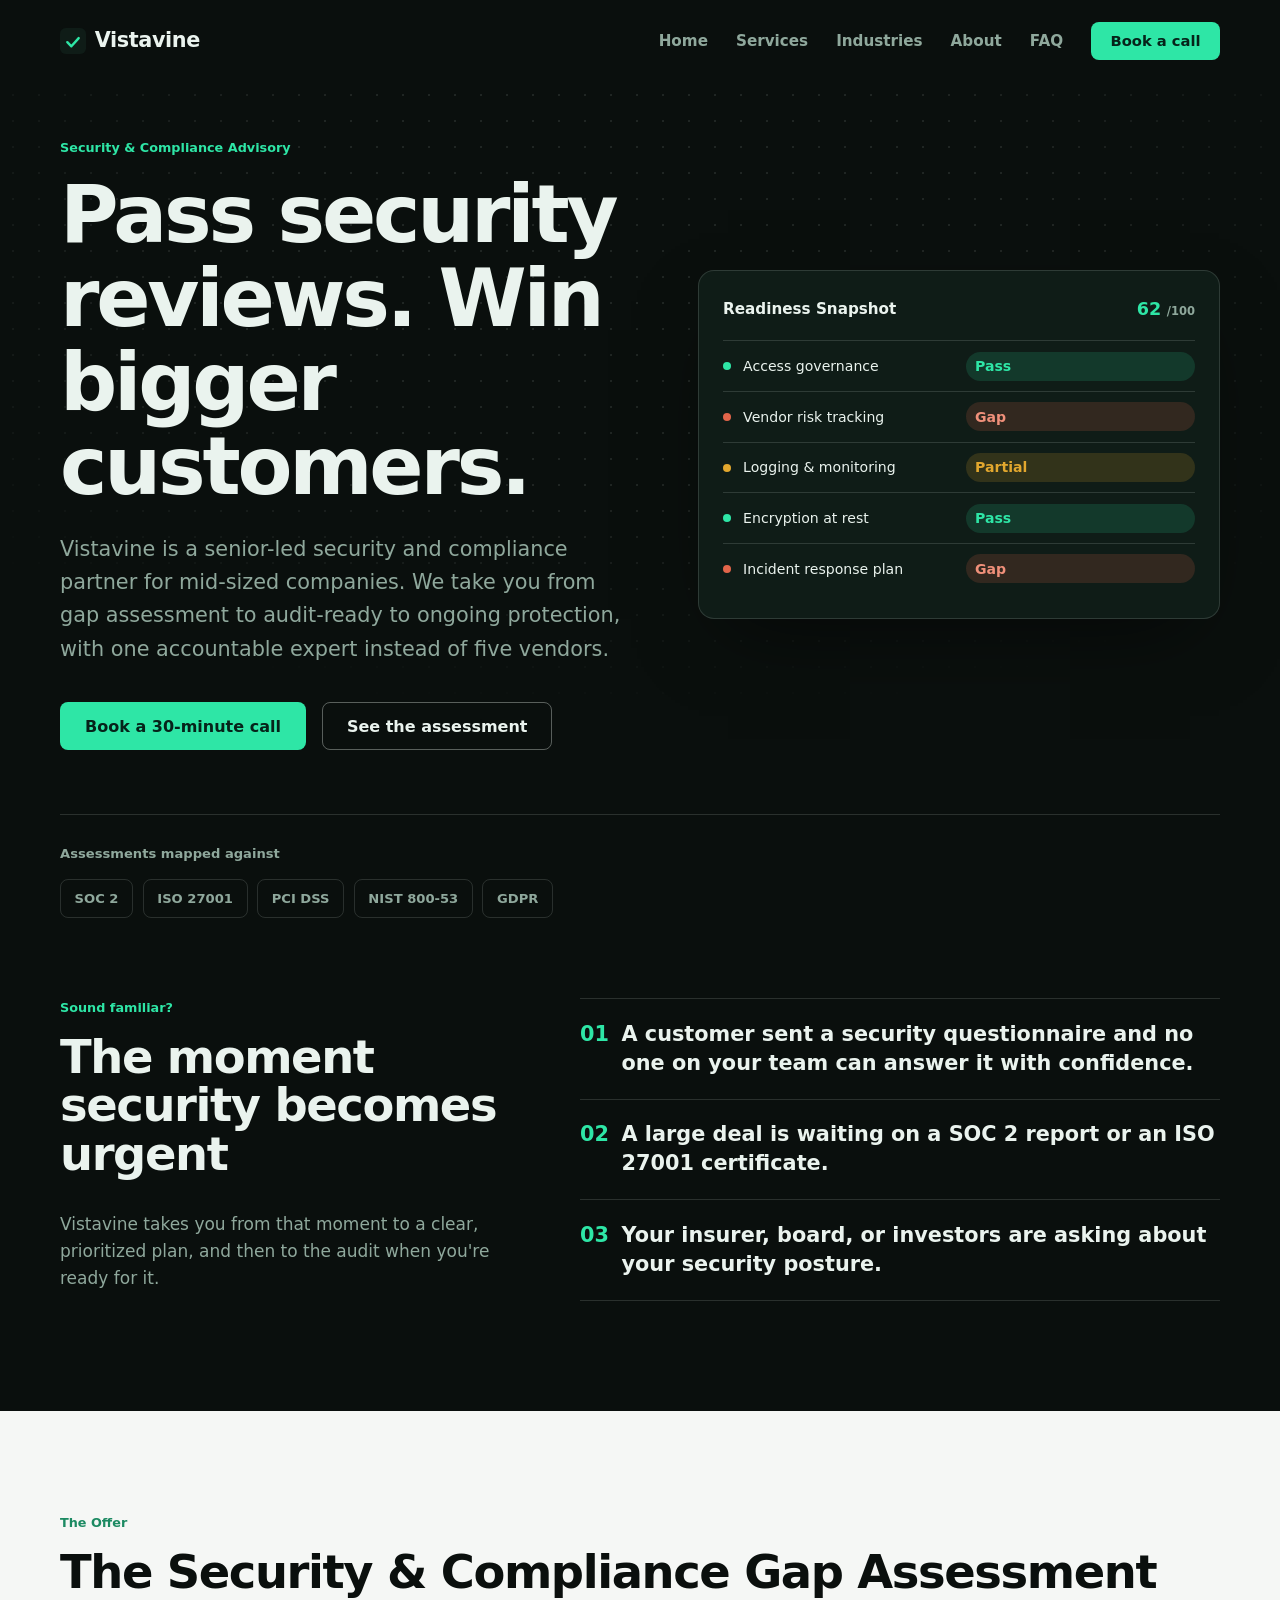
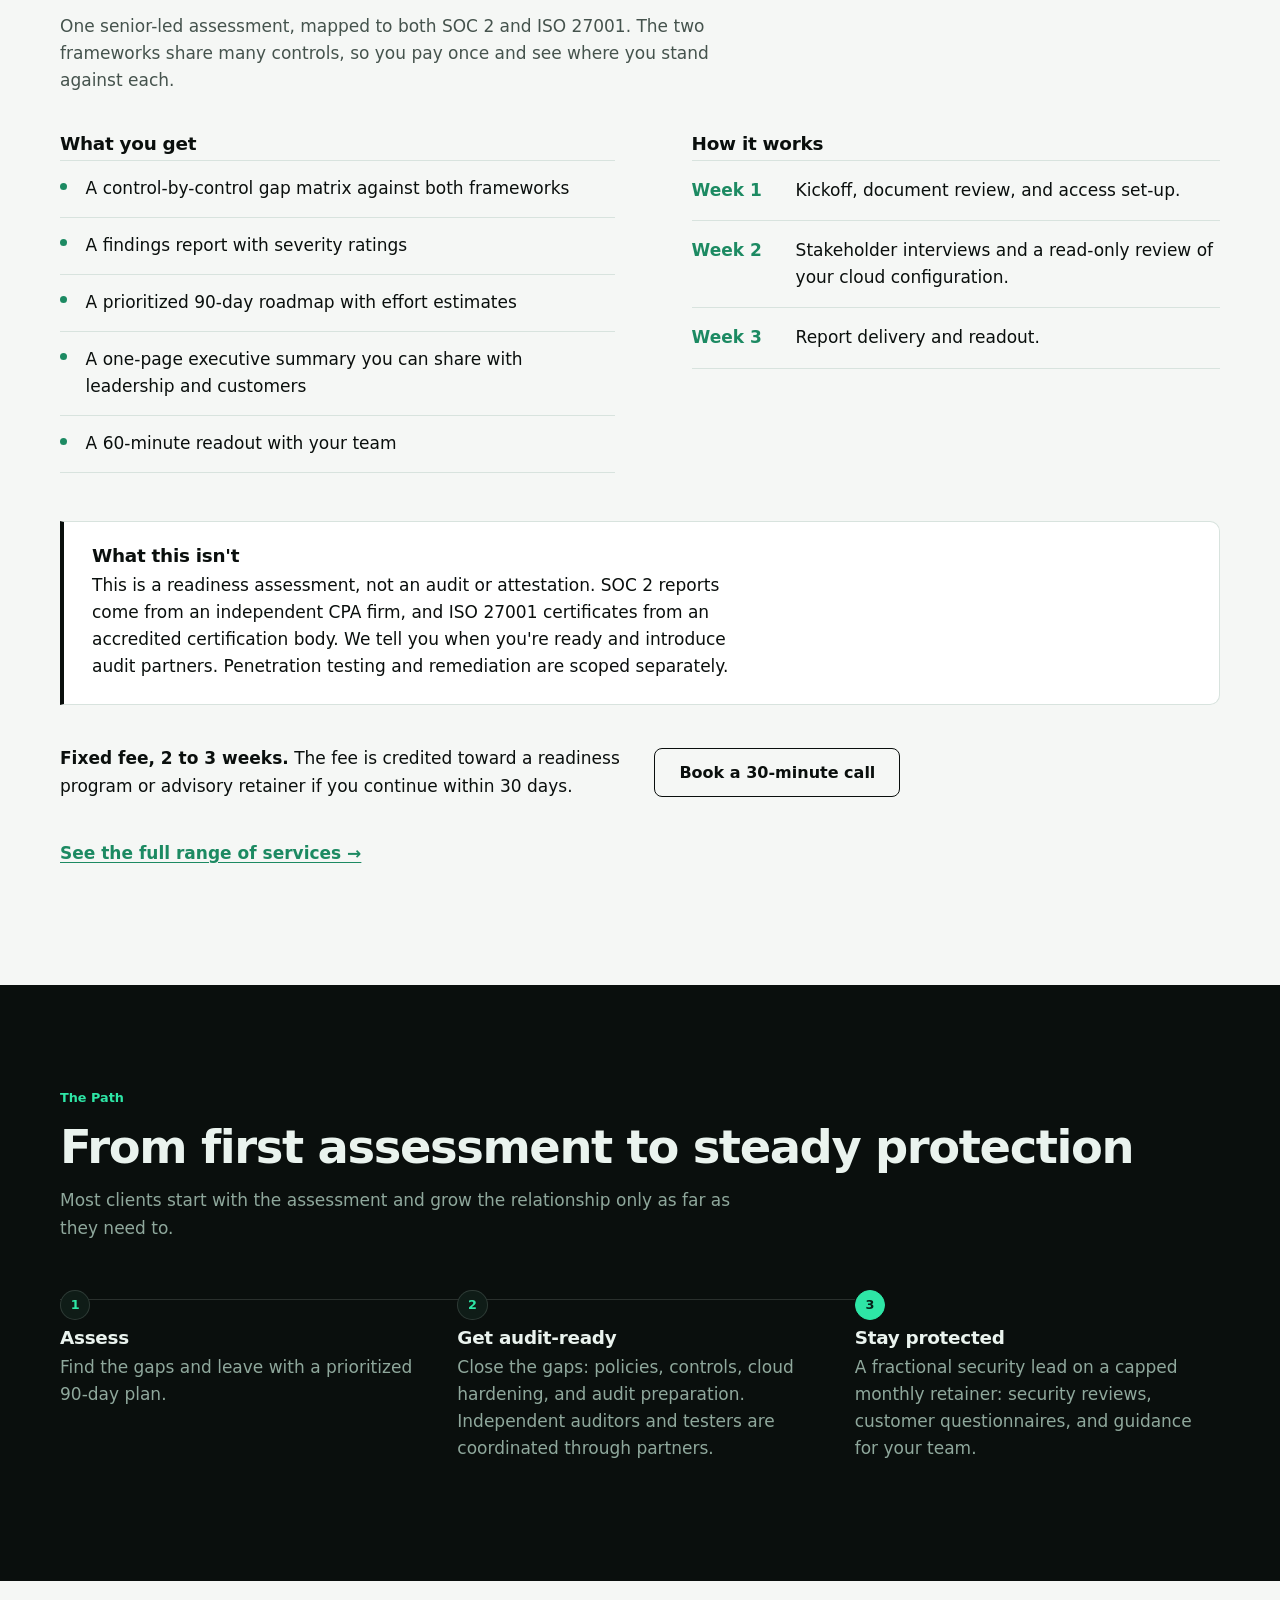
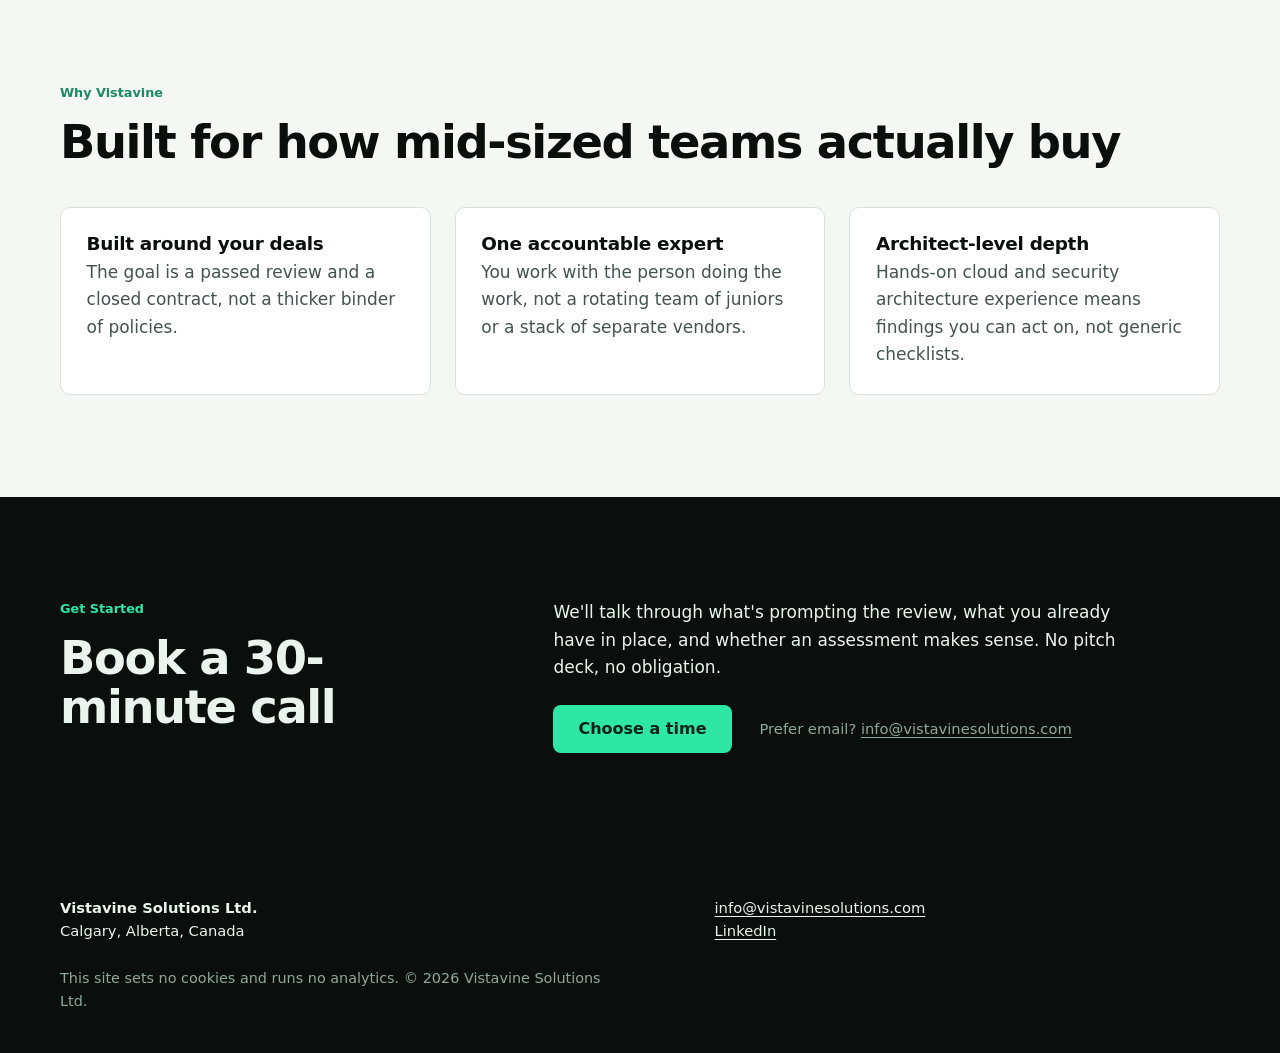
==== commit bee941de: "Update website content" ====
--- a/index.html
+++ b/index.html
@@ -1,9 +1,4 @@
 <!DOCTYPE html>
-<!--
-  VISTAVINE — v2 visual redesign (Vanta/Grata-inspired)
-  Still fully self-contained: no external fonts, scripts, or requests of any kind.
-  Before publishing, replace every placeholder. Search this file for class="todo".
--->
 <html lang="en">
 <head>
 <meta charset="utf-8">
@@ -12,8 +7,8 @@
 <meta name="description" content="Vistavine helps mid-sized companies pass security reviews and win bigger customers. Senior-led SOC 2 and ISO 27001 readiness, cloud security, and fractional security leadership.">
 <meta name="theme-color" content="#0A0F0D">
 <meta property="og:type" content="website">
-<meta property="og:title" content="Vistavine | Security and compliance advisory">
-<meta property="og:description" content="Pass security reviews. Win bigger customers. Senior-led SOC 2 and ISO 27001 readiness for mid-sized companies.">
+<meta property="og:title" content="Vistavine | Security and compliance advisory for mid-sized companies">
+<meta property="og:description" content="Vistavine helps mid-sized companies pass security reviews and win bigger customers. Senior-led SOC 2 and ISO 27001 readiness, cloud security, and fractional security leadership.">
 <link rel="icon" href="data:image/svg+xml,%3Csvg xmlns='http://www.w3.org/2000/svg' viewBox='0 0 32 32'%3E%3Crect width='32' height='32' rx='7' fill='%230A0F0D'/%3E%3Cpath d='M9 17.5l5 5 9-10' fill='none' stroke='%232EE6A6' stroke-width='3' stroke-linecap='round' stroke-linejoin='round'/%3E%3C/svg%3E">
 <style>
 :root{
@@ -77,7 +72,7 @@
 .dotgrid{position:absolute;inset:0;background-image:radial-gradient(rgba(234,243,238,.1) 1px, transparent 1px);background-size:26px 26px;mask-image:radial-gradient(ellipse 80% 60% at 50% 20%, #000 40%, transparent 85%);pointer-events:none}
 
 /* Header */
-.site-header{position:relative;z-index:5;padding-block:1.35rem}
+.site-header{position:relative;z-index:5;padding-block:1.35rem;background:var(--dark)}
 .site-header .wrap{display:flex;align-items:center;justify-content:space-between;gap:1.5rem}
 .brand{display:flex;align-items:center;gap:.55rem;text-decoration:none;font-weight:800;font-size:1.3rem;letter-spacing:-.02em;color:var(--on-dark)}
 .brand svg{width:26px;height:26px;flex:none}
@@ -85,6 +80,13 @@
 .nav a:not(.btn){text-decoration:none;color:var(--on-dark-muted);font-weight:600}
 .nav a:not(.btn):hover{color:var(--on-dark)}
 .nav .btn{padding:.6rem 1.15rem;font-size:.92rem}
+
+/* Mobile nav toggle (pure CSS, no JS) */
+.site-header .wrap{position:relative}
+.nav-toggle-input{position:absolute;opacity:0;width:1px;height:1px;overflow:hidden}
+.nav-toggle-btn{display:none;flex-direction:column;gap:5px;cursor:pointer;padding:.5rem;margin:-.5rem -.5rem -.5rem 0}
+.nav-toggle-btn span{width:22px;height:2px;background:var(--on-dark);display:block;border-radius:1px}
+.nav-toggle-input:focus-visible + .nav-toggle-btn{outline:2px solid var(--mint);outline-offset:2px}
 
 /* Hero */
 .hero{position:relative;overflow:hidden;padding-top:clamp(2rem,5vw,3.5rem);padding-bottom:clamp(3rem,7vw,5rem)}
@@ -186,37 +188,70 @@
   .hero-grid,.triggers-grid,.assessment-grid,.split{grid-template-columns:1fr}
   .pillars,.services-grid{grid-template-columns:1fr}
   .footer-grid{grid-template-columns:1fr}
-  .nav a:not(.btn){display:none}
   .path{grid-template-columns:1fr;margin-left:.25rem}
   .path li{padding:0 0 0 2.5rem}
   .path li::before{top:.3rem;bottom:-2rem;left:.9rem;right:auto;width:1px;height:auto}
   .path .num{top:0;left:0}
   .weeks li{grid-template-columns:4.75rem 1fr}
+
+  .nav-toggle-btn{display:flex}
+  .nav{position:absolute;top:100%;left:0;right:0;background:var(--dark2);border:1px solid var(--line-dark);border-top:none;flex-direction:column;align-items:stretch;gap:0;max-height:0;overflow:hidden;transition:max-height .25s ease;z-index:20}
+  .nav a:not(.btn){display:block;padding:.95rem 1.25rem;border-top:1px solid var(--line-dark)}
+  .nav .btn{margin:1rem 1.25rem;text-align:center;justify-content:center}
+  .nav-toggle-input:checked ~ .nav{max-height:420px}
 }
+@media (min-width:901px){
+  .nav-toggle-btn{display:none}
+}
+
+/* Secondary page hero (inner pages) */
+.page-hero{position:relative;overflow:hidden;padding-block:clamp(3rem,7vw,5rem)}
+.page-hero .wrap{position:relative;z-index:2}
+.page-hero h1{font-size:clamp(2.2rem,1.6rem + 3vw,3.6rem)}
+.page-hero .lede{margin-top:1rem}
+.crumb{font-size:.85rem;color:var(--on-dark-muted);text-decoration:none;display:inline-flex;align-items:center;gap:.4rem;margin-bottom:1.25rem}
+.crumb:hover{color:var(--mint)}
+
+/* Service detail cards (services.html) */
+.service-detail{display:grid;gap:1.5rem;margin-top:2.5rem}
+.service-card{background:var(--paper2);border:1px solid var(--line);border-radius:var(--radius);padding:1.75rem clamp(1.5rem,4vw,2.25rem);display:grid;grid-template-columns:1fr 1.4fr;gap:1.5rem clamp(1.5rem,4vw,3rem);align-items:start}
+.service-card .tag{display:inline-block;font-size:.78rem;font-weight:700;color:#1C8A62;background:#E6F6EF;border-radius:99px;padding:.25rem .7rem;margin-bottom:.6rem}
+.service-card ul{list-style:none;margin:.75rem 0 0;padding:0}
+.service-card ul li{padding:.5rem 0 .5rem 1.4rem;position:relative;border-top:1px solid var(--line);font-size:.95rem;color:var(--text2)}
+.service-card ul li:first-child{border-top:none}
+.service-card ul li::before{content:"";position:absolute;left:0;top:1.05rem;width:6px;height:6px;border-radius:50%;background:#1C8A62}
+
+/* Industry detail cards (industries.html) */
+.industry-detail{display:grid;grid-template-columns:repeat(auto-fit,minmax(260px,1fr));gap:1.5rem;margin-top:2.5rem}
+
+@media (max-width:760px){
+  .service-card{grid-template-columns:1fr}
+}
+
 </style>
 </head>
 <body>
-
 <a class="skip" href="#main">Skip to content</a>
-
-<div style="background:var(--dark)">
 <header class="site-header">
   <div class="wrap">
-    <a class="brand" href="#top" aria-label="Vistavine home">
+    <a class="brand" href="index.html" aria-label="Vistavine home">
       <svg viewBox="0 0 32 32" aria-hidden="true"><rect width="32" height="32" rx="7" fill="#0F1C17"/><path d="M9 17.5l5 5 9-10" fill="none" stroke="#2EE6A6" stroke-width="3" stroke-linecap="round" stroke-linejoin="round"/></svg>
       Vistavine
     </a>
+    <input type="checkbox" id="nav-toggle" class="nav-toggle-input">
+    <label for="nav-toggle" class="nav-toggle-btn" aria-label="Open menu">
+      <span></span><span></span><span></span>
+    </label>
     <nav class="nav" aria-label="Primary">
-      <a href="#assessment">Assessment</a>
-      <a href="#services">Services</a>
-      <a href="#approach">Approach</a>
-      <a href="#about">About</a>
-      <a href="#faq">FAQ</a>
-      <a class="btn btn-mint" href="#book">Book a call</a>
+      <a href="index.html" aria-current="page">Home</a>
+      <a href="services.html">Services</a>
+      <a href="industries.html">Industries</a>
+      <a href="about.html">About</a>
+      <a href="faq.html">FAQ</a>
+      <a class="btn btn-mint" href="https://calendly.com/omosulejohn/30min">Book a call</a>
     </nav>
   </div>
 </header>
-
 <main id="main">
 
   <section class="hero on-dark" id="top">
@@ -228,7 +263,7 @@
           <h1>Pass security reviews. Win bigger customers.</h1>
           <p class="lede">Vistavine is a senior-led security and compliance partner for mid-sized companies. We take you from gap assessment to audit-ready to ongoing protection, with one accountable expert instead of five vendors.</p>
           <div class="actions">
-            <a class="btn btn-mint" href="#book">Book a 30-minute call</a>
+            <a class="btn btn-mint" href="https://calendly.com/omosulejohn/30min">Book a 30-minute call</a>
             <a class="btn btn-outline-dark" href="#assessment">See the assessment</a>
           </div>
         </div>
@@ -274,7 +309,6 @@
       </div>
     </div>
   </section>
-</div>
 
   <section class="section light" id="assessment" aria-labelledby="assessment-h">
     <div class="wrap">
@@ -310,8 +344,10 @@
 
       <div class="fee">
         <p><strong>Fixed fee, 2 to 3 weeks.</strong> The fee is credited toward a readiness program or advisory retainer if you continue within 30 days.</p>
-        <a class="btn btn-outline-light" href="#book">Book a 30-minute call</a>
-      </div>
+        <a class="btn btn-outline-light" href="https://calendly.com/omosulejohn/30min">Book a 30-minute call</a>
+      </div>
+
+      <p style="margin-top:2.5rem"><a href="services.html" style="font-weight:700;color:#1C8A62">See the full range of services &rarr;</a></p>
     </div>
   </section>
 
@@ -340,40 +376,6 @@
     </div>
   </section>
 
-  <section class="section light" id="services" aria-labelledby="services-h">
-    <div class="wrap">
-      <p class="eyebrow">Services</p>
-      <h2 id="services-h">A full security and compliance bench, built one engagement at a time</h2>
-      <p class="muted" style="max-width:62ch">Most clients start with the assessment. These are the services it can lead into, brought in only as you need them.</p>
-      <div class="services-grid">
-        <div class="pillar">
-          <h3>Gap Assessment</h3>
-          <p>The starting point: a control-by-control view of where you stand against SOC 2 and ISO 27001.</p>
-        </div>
-        <div class="pillar">
-          <h3>Cloud Security Architecture Review</h3>
-          <p>Hands-on review and hardening of your AWS, Azure, or GCP environment against real misconfigurations.</p>
-        </div>
-        <div class="pillar">
-          <h3>SOC 2 &amp; ISO 27001 Readiness</h3>
-          <p>Policy development, control implementation, and evidence collection to get you genuinely audit-ready.</p>
-        </div>
-        <div class="pillar">
-          <h3>Third-Party &amp; Vendor Risk</h3>
-          <p>A vendor inventory, risk tiering, and a repeatable process for answering your own customers' vendor questionnaires.</p>
-        </div>
-        <div class="pillar">
-          <h3>Fractional CISO Retainer</h3>
-          <p>Ongoing security leadership on a capped monthly retainer &mdash; reviews, questionnaires, and guidance for your team.</p>
-        </div>
-        <div class="pillar">
-          <h3>Incident Response Planning</h3>
-          <p>A documented response plan and a tabletop exercise, so a real incident doesn't start from zero.</p>
-        </div>
-      </div>
-    </div>
-  </section>
-
   <section class="section light" id="why" aria-labelledby="why-h">
     <div class="wrap">
       <p class="eyebrow">Why Vistavine</p>
@@ -395,81 +397,6 @@
     </div>
   </section>
 
-  <section class="section on-dark" id="industries" aria-labelledby="industries-h">
-    <div class="wrap">
-      <p class="eyebrow">Industries</p>
-      <h2 id="industries-h">Industries we know</h2>
-      <div class="industry-grid">
-        <div class="industry-card">
-          <h3>B2B SaaS &amp; Technology</h3>
-          <p>Enterprise customers increasingly require a SOC 2 report before they'll sign.</p>
-        </div>
-        <div class="industry-card">
-          <h3>Fintech &amp; Payments</h3>
-          <p>Banking partners and regulators make compliance table stakes, not optional.</p>
-        </div>
-        <div class="industry-card">
-          <h3>Healthcare &amp; Healthtech</h3>
-          <p>Patient data handling draws HIPAA-adjacent scrutiny the moment you scale.</p>
-        </div>
-        <div class="industry-card">
-          <h3>Logistics &amp; Supply Chain</h3>
-          <p>Enterprise retail and shipping partners run vendor security reviews before onboarding.</p>
-        </div>
-        <div class="industry-card">
-          <h3>Insurance &amp; Professional Services</h3>
-          <p>Client trust and regulatory obligations both demand a documented security program.</p>
-        </div>
-      </div>
-    </div>
-  </section>
-
-  <section class="section paper2bg" id="about" aria-labelledby="about-h">
-    <div class="wrap split">
-      <div>
-        <p class="eyebrow">About</p>
-        <h2 id="about-h">Who you'll work with</h2>
-      </div>
-      <div>
-        <p>John Omosule is a security and compliance specialist with over 12 years of experience in cyber security, IT risk, and third-party risk management across heavily regulated financial institutions. He has led security risk reviews for 50+ organizations spanning manufacturing, finance, legal, government, and aviation, and has implemented and maintained compliance programs against ISO 27001, SOC 2, PCI DSS, NIST 800-53, and GDPR. His background spans cloud security across AWS, Azure, and GCP, third-party and vendor risk assessment, and translating technical findings into risk decisions executives and boards can act on.</p>
-        <p class="muted"><strong>Credentials:</strong> CISSP &middot; CRISC &middot; CISA &middot; ISO 27001 Lead Implementer &middot; PMP &middot; M.Sc, Risk Management</p>
-      </div>
-    </div>
-  </section>
-
-  <section class="section light" id="faq" aria-labelledby="faq-h">
-    <div class="wrap">
-      <p class="eyebrow">FAQ</p>
-      <h2 id="faq-h">Questions we hear often</h2>
-      <div class="faq">
-        <details>
-          <summary>Do we need SOC 2 or ISO 27001?</summary>
-          <p>It depends on who is asking. US customers most often ask for SOC 2, while international and enterprise buyers often ask for ISO 27001. The assessment maps your gaps to both, so you can choose with evidence.</p>
-        </details>
-        <details>
-          <summary>Is the assessment an audit?</summary>
-          <p>No. It shows where you stand and what to fix. SOC 2 reports must come from an independent CPA firm, and ISO 27001 certificates from an accredited certification body. We introduce audit partners when you're ready.</p>
-        </details>
-        <details>
-          <summary>What access do you need to our systems?</summary>
-          <p>Read-only access to cloud configuration and documentation, agreed in writing before we start. We do not change your systems during an assessment.</p>
-        </details>
-        <details>
-          <summary>How long does it take?</summary>
-          <p>Two to three weeks from kickoff to readout, depending on the size of your environment and how quickly we get access and interviews scheduled.</p>
-        </details>
-        <details>
-          <summary>How much does it cost?</summary>
-          <p>A fixed fee, quoted after a short call once we know your size and scope. The fee is credited toward follow-on work if you continue within 30 days.</p>
-        </details>
-        <details>
-          <summary>Do you do penetration testing?</summary>
-          <p>Not as part of the assessment. When you need it, we help scope it and coordinate an independent testing firm, so the results feed straight into your roadmap.</p>
-        </details>
-      </div>
-    </div>
-  </section>
-
   <section class="section on-dark cta" id="book" aria-labelledby="book-h">
     <div class="wrap split">
       <div>
@@ -485,9 +412,7 @@
       </div>
     </div>
   </section>
-
 </main>
-
 <div style="background:var(--dark)">
 <footer class="site-footer on-dark">
   <div class="wrap footer-grid">
@@ -497,6 +422,5 @@
   </div>
 </footer>
 </div>
-
 </body>
 </html>
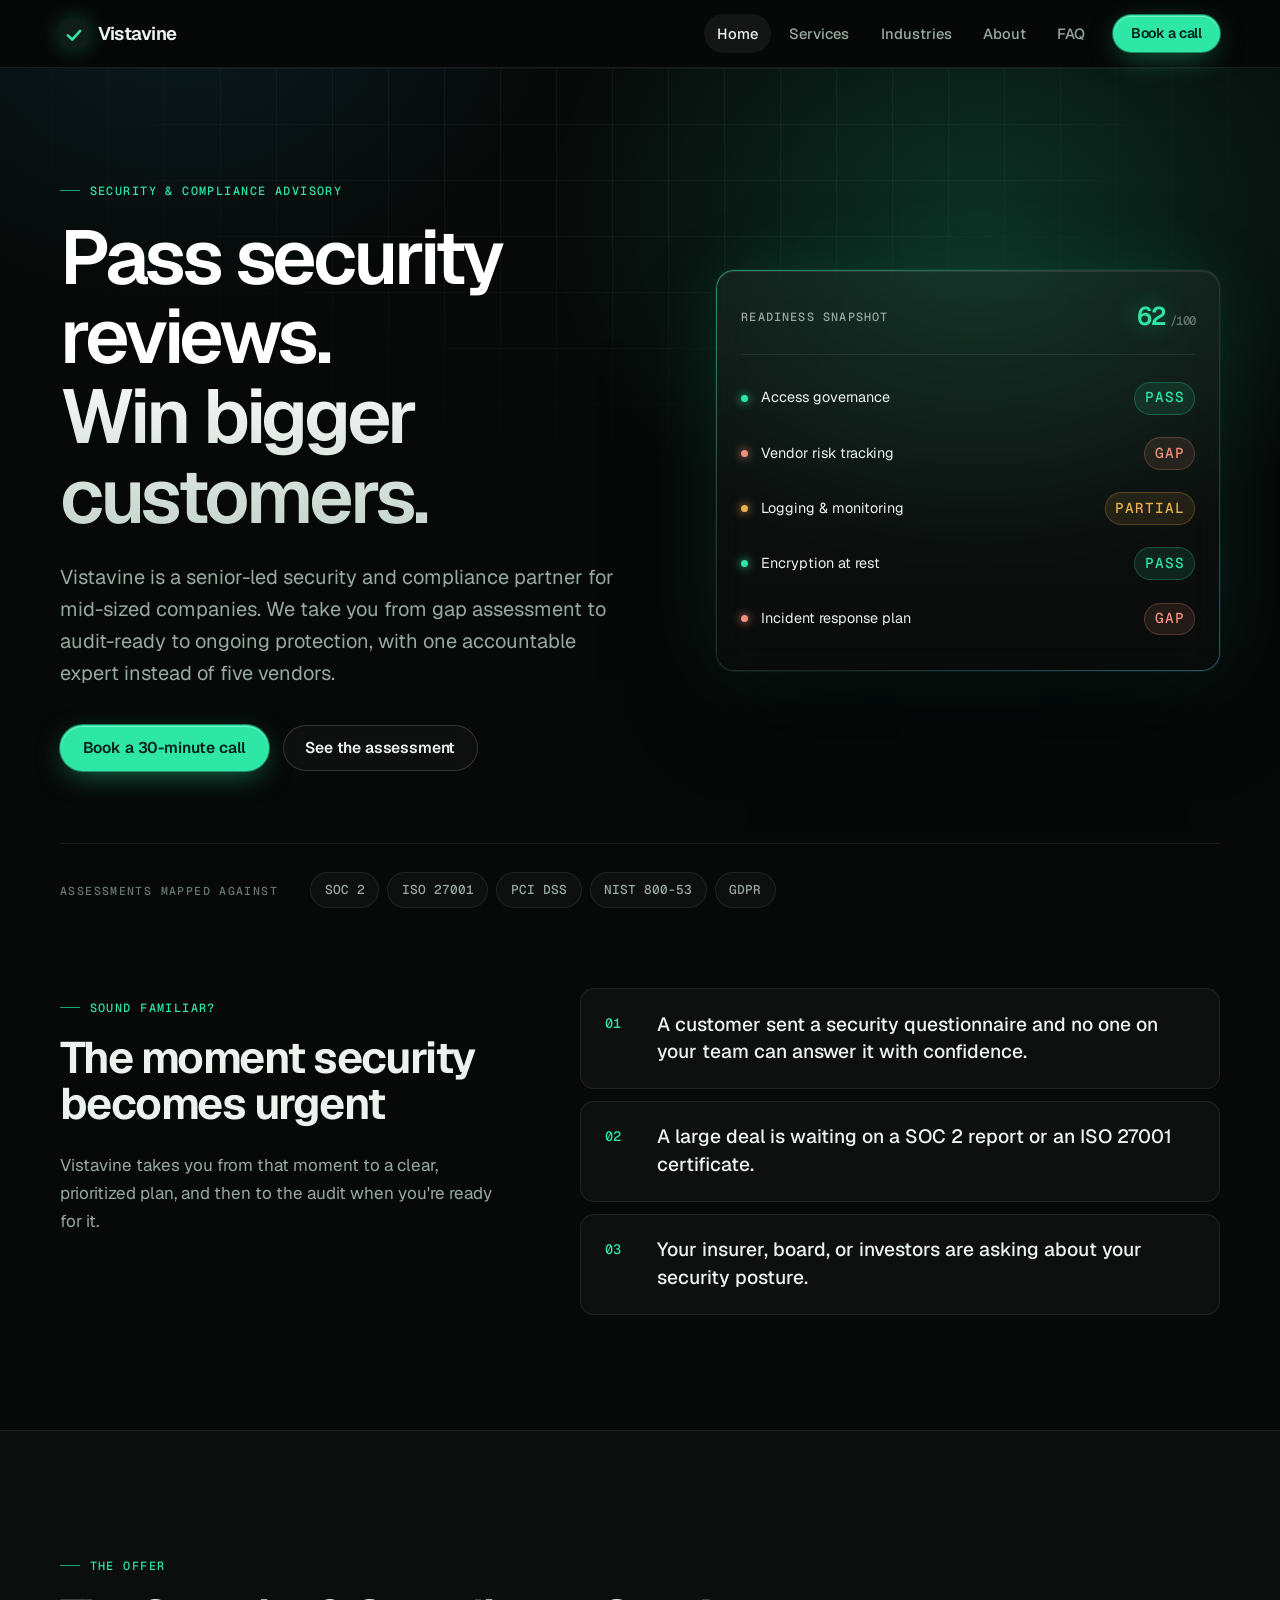
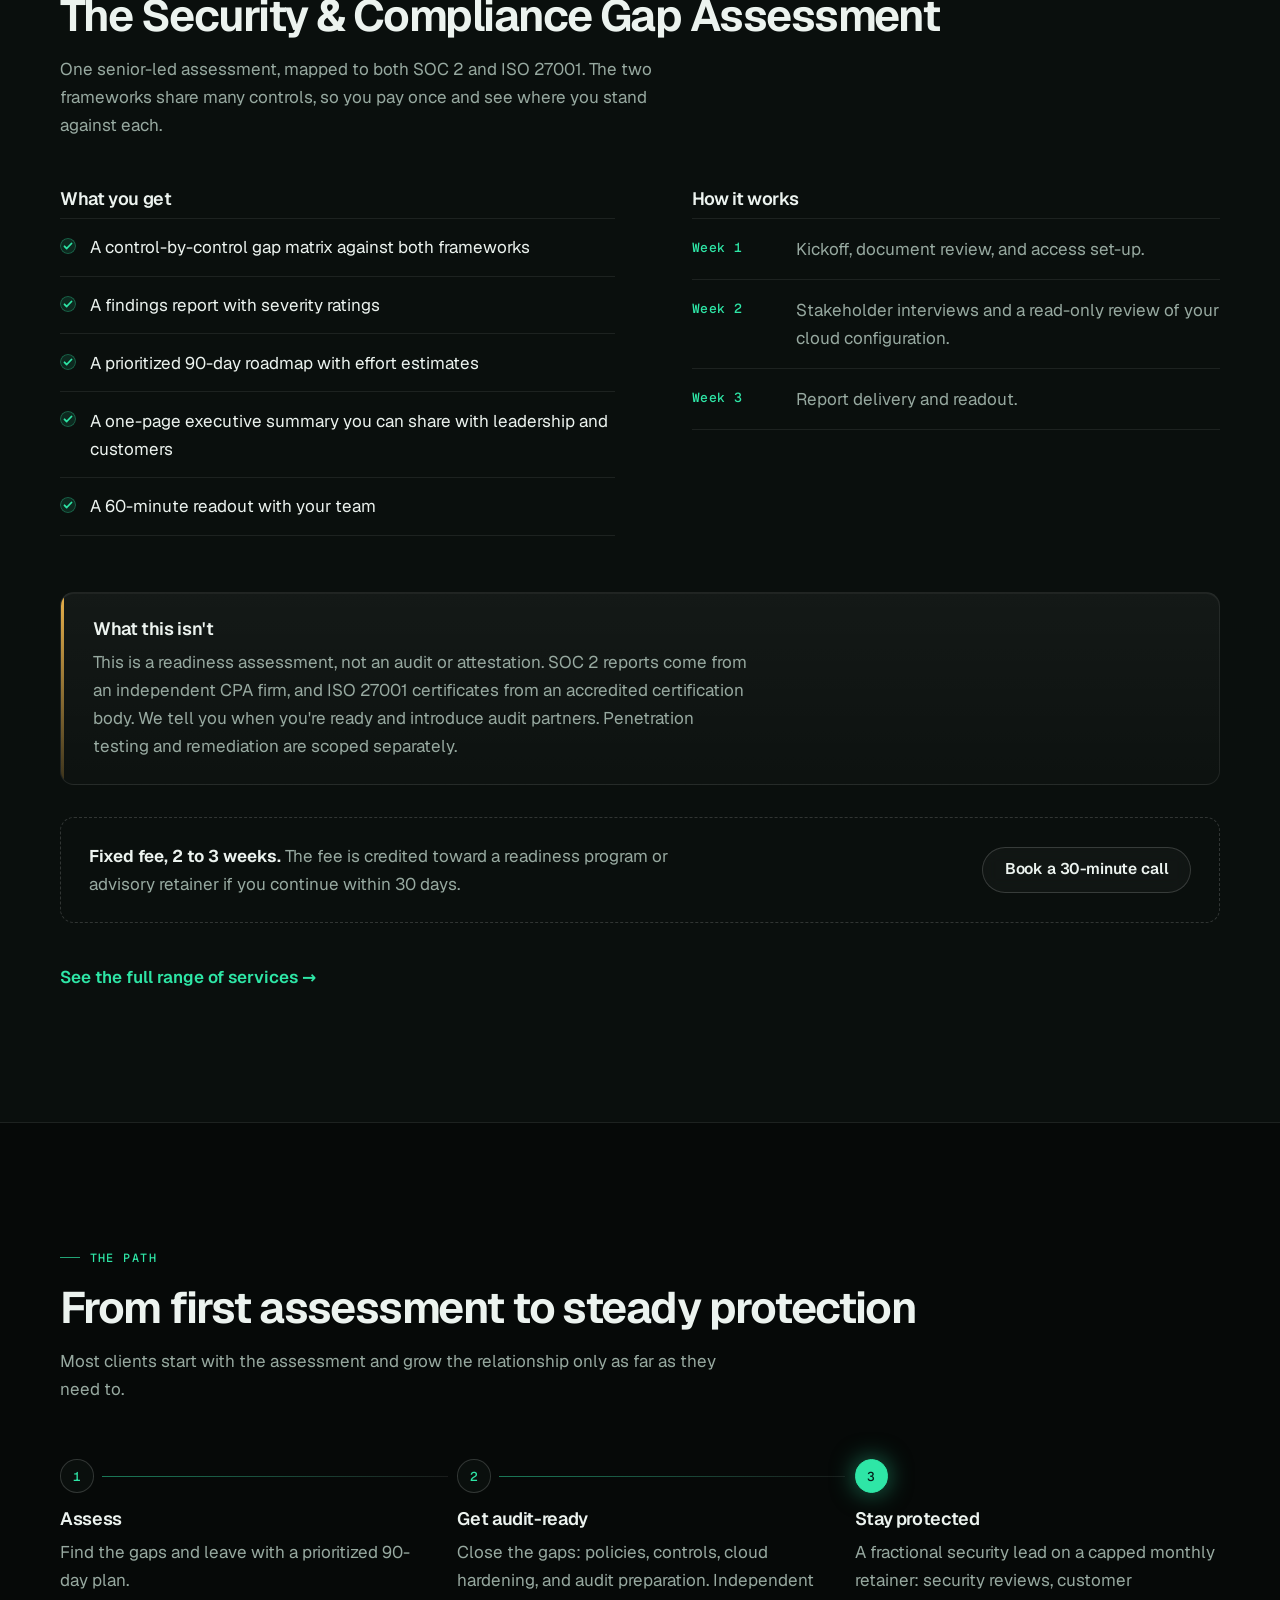
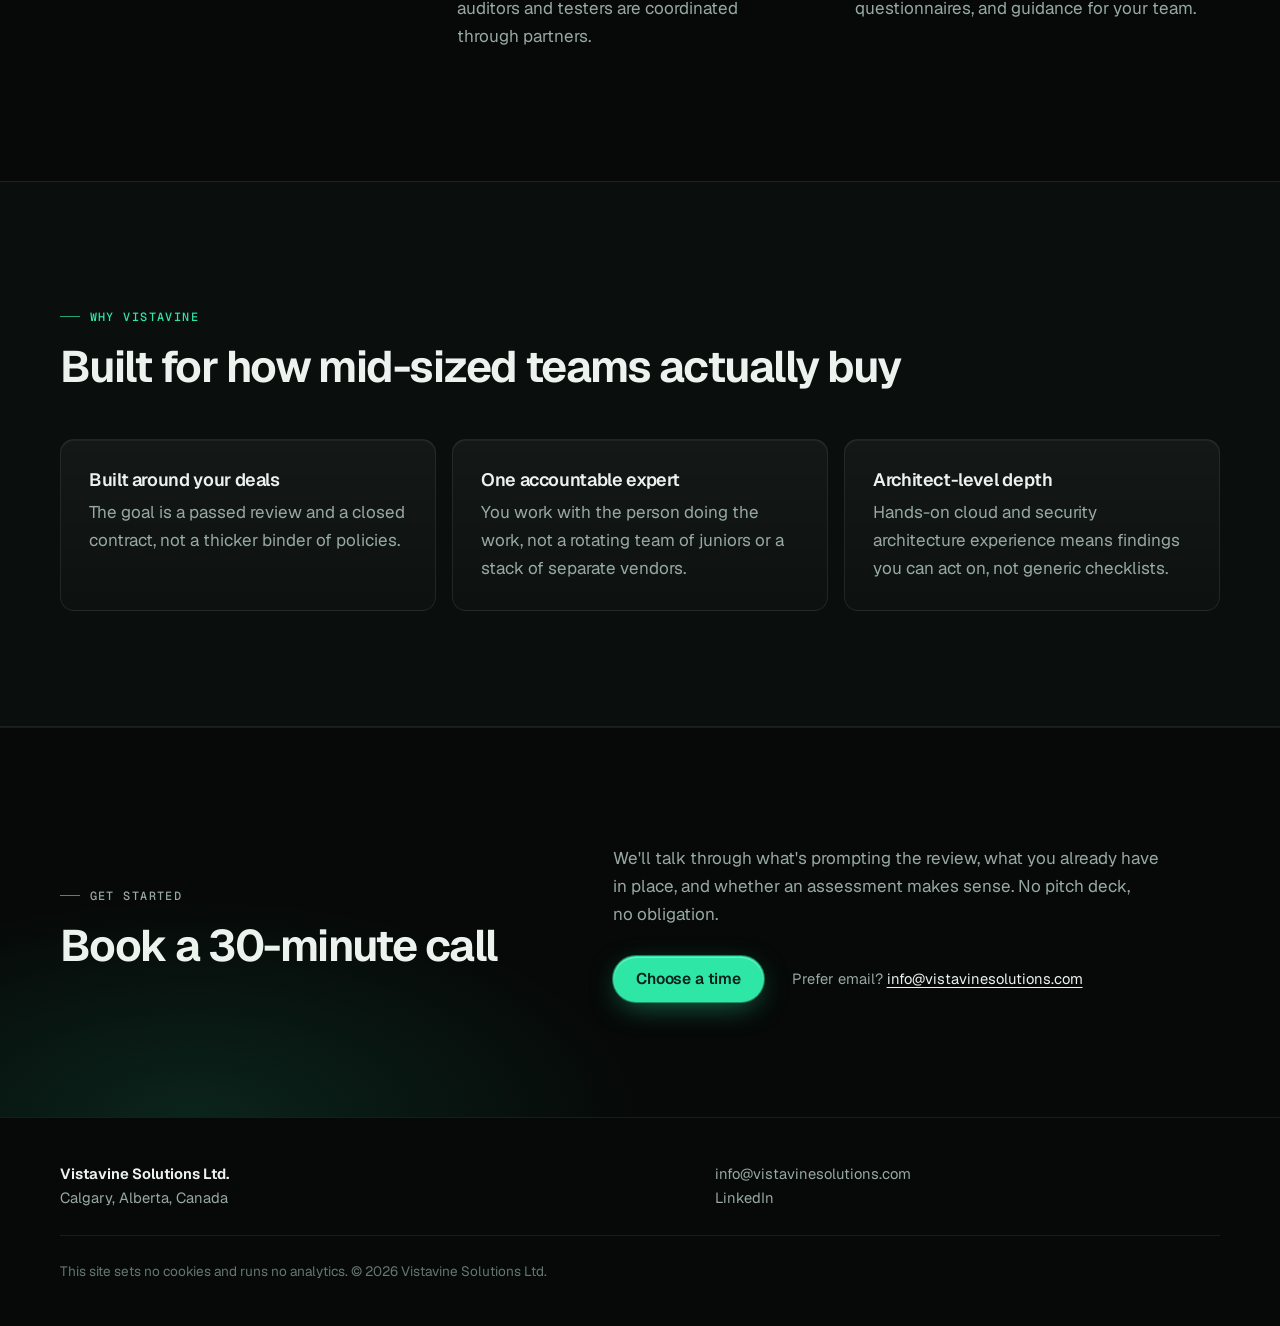
==== commit b50db8b2: "Restyle site: refined dark theme with self-hosted Geist fonts - Rewrite styles.css: all-dark palette" ====
--- a/index.html
+++ b/index.html
@@ -5,236 +5,28 @@
 <meta name="viewport" content="width=device-width, initial-scale=1">
 <title>Vistavine | Security and compliance advisory for mid-sized companies</title>
 <meta name="description" content="Vistavine helps mid-sized companies pass security reviews and win bigger customers. Senior-led SOC 2 and ISO 27001 readiness, cloud security, and fractional security leadership.">
-<meta name="theme-color" content="#0A0F0D">
+<link rel="canonical" href="https://vistavinesolutions.com/">
+<meta name="theme-color" content="#060908">
 <meta property="og:type" content="website">
+<meta property="og:url" content="https://vistavinesolutions.com/">
 <meta property="og:title" content="Vistavine | Security and compliance advisory for mid-sized companies">
 <meta property="og:description" content="Vistavine helps mid-sized companies pass security reviews and win bigger customers. Senior-led SOC 2 and ISO 27001 readiness, cloud security, and fractional security leadership.">
+<meta property="og:image" content="https://vistavinesolutions.com/og-image.png">
+<meta property="og:image:width" content="1200">
+<meta property="og:image:height" content="630">
+<meta name="twitter:card" content="summary_large_image">
+<meta name="twitter:title" content="Vistavine | Security and compliance advisory for mid-sized companies">
+<meta name="twitter:description" content="Vistavine helps mid-sized companies pass security reviews and win bigger customers. Senior-led SOC 2 and ISO 27001 readiness, cloud security, and fractional security leadership.">
+<meta name="twitter:image" content="https://vistavinesolutions.com/og-image.png">
 <link rel="icon" href="data:image/svg+xml,%3Csvg xmlns='http://www.w3.org/2000/svg' viewBox='0 0 32 32'%3E%3Crect width='32' height='32' rx='7' fill='%230A0F0D'/%3E%3Cpath d='M9 17.5l5 5 9-10' fill='none' stroke='%232EE6A6' stroke-width='3' stroke-linecap='round' stroke-linejoin='round'/%3E%3C/svg%3E">
-<style>
-:root{
-  color-scheme: light;
-  --ink:#0A0F0D;
-  --paper:#F5F7F5;
-  --paper2:#FFFFFF;
-  --dark:#0A0F0D;
-  --dark2:#0F1C17;
-  --dark3:#15241F;
-  --on-dark:#EAF3EE;
-  --on-dark-muted:#8FA89C;
-  --text2:#45534D;
-  --line:#D8E3DE;
-  --line-dark:rgba(234,243,238,.14);
-  --mint:#2EE6A6;
-  --mint-ink:#06231A;
-  --gold:#E2A72E;
-  --sans:-apple-system,"SF Pro Display",system-ui,"Segoe UI",Roboto,"Helvetica Neue",Arial,sans-serif;
-  --radius:10px;
-}
-*,*::before,*::after{box-sizing:border-box}
-html{scroll-padding-top:1rem}
-@media (prefers-reduced-motion:no-preference){html{scroll-behavior:smooth}}
-body{margin:0;background:var(--paper);color:var(--ink);font:1.0625rem/1.6 var(--sans);-webkit-font-smoothing:antialiased}
-h1,h2,h3{font-family:var(--sans);font-weight:800;letter-spacing:-.03em;margin:0;line-height:1.05}
-h1{font-size:clamp(2.6rem,1.5rem + 5vw,5rem);letter-spacing:-.04em}
-h2{font-size:clamp(1.9rem,1.4rem + 2vw,2.9rem);margin-bottom:1rem}
-h3{font-size:1.15rem;font-weight:750;margin:0 0 .4rem;letter-spacing:-.015em}
-p{margin:0 0 1rem;max-width:60ch}
-a{color:inherit;text-underline-offset:.2em}
-:focus-visible{outline:3px solid var(--gold);outline-offset:3px;border-radius:2px}
-.on-dark :focus-visible{outline-color:var(--mint)}
-.wrap{width:min(1160px,100% - 2.5rem);margin-inline:auto}
-.section{padding-block:clamp(4rem,8vw,7.5rem)}
-.muted{color:var(--text2)}
-.eyebrow{font-size:.8rem;font-weight:700;color:var(--mint);margin:0 0 .9rem}
-.on-dark .eyebrow{color:var(--mint)}
-.paper .eyebrow, .light .eyebrow{color:#1C8A62}
-.todo{background:#FFF1C2;color:var(--ink);outline:1px dashed #B58400;padding:0 .25em;border-radius:2px}
-
-.skip{position:absolute;left:-999px;top:0;background:var(--ink);color:var(--on-dark);padding:.75rem 1rem;z-index:10}
-.skip:focus{left:0}
-
-/* Buttons */
-.btn{display:inline-flex;align-items:center;gap:.5rem;padding:.85rem 1.5rem;border-radius:8px;font-weight:700;font-size:1rem;text-decoration:none;border:1.5px solid transparent;line-height:1.2}
-.btn-mint{background:var(--mint);color:var(--mint-ink)}
-.btn-mint:hover{background:#4DF0B8}
-.btn-outline-dark{border-color:rgba(234,243,238,.35);color:var(--on-dark)}
-.btn-outline-dark:hover{border-color:var(--mint);color:var(--mint)}
-.btn-outline-light{border-color:var(--ink);color:var(--ink)}
-.btn-outline-light:hover{background:var(--ink);color:var(--on-dark)}
-
-/* Dark / light surface base */
-.on-dark{background:var(--dark);color:var(--on-dark)}
-.on-dark .muted{color:var(--on-dark-muted)}
-.light{background:var(--paper)}
-.paper2bg{background:var(--paper2)}
-
-/* Dot grid backdrop */
-.dotgrid{position:absolute;inset:0;background-image:radial-gradient(rgba(234,243,238,.1) 1px, transparent 1px);background-size:26px 26px;mask-image:radial-gradient(ellipse 80% 60% at 50% 20%, #000 40%, transparent 85%);pointer-events:none}
-
-/* Header */
-.site-header{position:relative;z-index:5;padding-block:1.35rem;background:var(--dark)}
-.site-header .wrap{display:flex;align-items:center;justify-content:space-between;gap:1.5rem}
-.brand{display:flex;align-items:center;gap:.55rem;text-decoration:none;font-weight:800;font-size:1.3rem;letter-spacing:-.02em;color:var(--on-dark)}
-.brand svg{width:26px;height:26px;flex:none}
-.nav{display:flex;align-items:center;gap:1.75rem;font-size:.95rem}
-.nav a:not(.btn){text-decoration:none;color:var(--on-dark-muted);font-weight:600}
-.nav a:not(.btn):hover{color:var(--on-dark)}
-.nav .btn{padding:.6rem 1.15rem;font-size:.92rem}
-
-/* Mobile nav toggle (pure CSS, no JS) */
-.site-header .wrap{position:relative}
-.nav-toggle-input{position:absolute;opacity:0;width:1px;height:1px;overflow:hidden}
-.nav-toggle-btn{display:none;flex-direction:column;gap:5px;cursor:pointer;padding:.5rem;margin:-.5rem -.5rem -.5rem 0}
-.nav-toggle-btn span{width:22px;height:2px;background:var(--on-dark);display:block;border-radius:1px}
-.nav-toggle-input:focus-visible + .nav-toggle-btn{outline:2px solid var(--mint);outline-offset:2px}
-
-/* Hero */
-.hero{position:relative;overflow:hidden;padding-top:clamp(2rem,5vw,3.5rem);padding-bottom:clamp(3rem,7vw,5rem)}
-.hero-grid{position:relative;z-index:2;display:grid;grid-template-columns:1.1fr 1fr;gap:clamp(2rem,5vw,4rem);align-items:center}
-.lede{font-size:clamp(1.1rem,1rem + .4vw,1.3rem);color:var(--on-dark-muted);max-width:50ch;margin:1.5rem 0 0}
-.actions{display:flex;flex-wrap:wrap;gap:1rem;margin-top:2.25rem}
-
-/* Scorecard product-moment visual */
-.scorecard{position:relative;background:var(--dark2);border:1px solid var(--line-dark);border-radius:16px;padding:1.5rem;box-shadow:0 30px 80px -30px rgba(0,0,0,.6)}
-.scorecard-head{display:flex;align-items:center;justify-content:space-between;margin-bottom:1.1rem}
-.scorecard-head b{font-size:.95rem;color:var(--on-dark)}
-.scorecard-score{display:flex;align-items:baseline;gap:.35rem;font-weight:800;color:var(--mint);font-size:1.1rem}
-.scorecard-score small{color:var(--on-dark-muted);font-weight:600;font-size:.72rem}
-.score-row{display:flex;align-items:center;gap:.75rem;padding:.65rem 0;border-top:1px solid var(--line-dark)}
-.score-row:first-of-type{border-top:none}
-.score-row .dot{width:8px;height:8px;border-radius:50%;flex:none}
-.score-row .dot.pass{background:var(--mint)}
-.score-row .dot.partial{background:var(--gold)}
-.score-row .dot.gap{background:#E2654A}
-.score-row span{font-size:.88rem;color:var(--on-dark);flex:1}
-.pill{font-size:.72rem;font-weight:700;padding:.2rem .55rem;border-radius:99px;white-space:nowrap}
-.pill.pass{background:rgba(46,230,166,.14);color:var(--mint)}
-.pill.partial{background:rgba(226,167,46,.16);color:var(--gold)}
-.pill.gap{background:rgba(226,101,74,.16);color:#F0907A}
-
-/* Trust / frameworks strip */
-.trust-strip{border-top:1px solid var(--line-dark);margin-top:clamp(2.5rem,5vw,4rem);padding-top:1.75rem;position:relative;z-index:2}
-.trust-strip p{font-size:.82rem;color:var(--on-dark-muted);margin:0 0 .9rem;font-weight:600}
-.badges{display:flex;flex-wrap:wrap;gap:.6rem}
-.badge{font-size:.82rem;font-weight:700;color:var(--on-dark-muted);border:1px solid var(--line-dark);border-radius:8px;padding:.5rem .85rem}
-
-/* Triggers (dark continuation) */
-.triggers-grid{display:grid;grid-template-columns:.9fr 1.3fr;gap:clamp(2rem,6vw,5rem);align-items:start}
-.triggers{list-style:none;margin:0;padding:0}
-.triggers li{display:grid;grid-template-columns:1.6rem 1fr;gap:1rem;padding:1.3rem 0;border-top:1px solid var(--line-dark);font-size:clamp(1.1rem,1rem + .4vw,1.3rem);line-height:1.4;font-weight:600}
-.triggers li:last-child{border-bottom:1px solid var(--line-dark)}
-.triggers .mark{color:var(--mint);font-weight:800}
-.after-triggers{margin-top:2rem;max-width:56ch;color:var(--on-dark-muted)}
-
-/* Assessment (light) */
-.assessment-grid{display:grid;grid-template-columns:1.05fr 1fr;gap:clamp(2rem,6vw,5rem);margin-top:2.5rem}
-.rule{list-style:none;margin:0;padding:0}
-.rule li{padding:.9rem 0;border-top:1px solid var(--line);padding-left:1.6rem;position:relative}
-.rule li::before{content:"";position:absolute;left:0;top:1.35rem;width:7px;height:7px;border-radius:50%;background:#1C8A62}
-.rule li:last-child{border-bottom:1px solid var(--line)}
-.weeks{list-style:none;margin:0;padding:0}
-.weeks li{display:grid;grid-template-columns:5.5rem 1fr;gap:1rem;padding:1rem 0;border-top:1px solid var(--line)}
-.weeks li:last-child{border-bottom:1px solid var(--line)}
-.weeks b{color:#1C8A62;font-weight:800}
-.notice{margin-top:3rem;padding:1.5rem 1.75rem;background:var(--paper2);border:1px solid var(--line);border-left:4px solid var(--ink);border-radius:0 var(--radius) var(--radius) 0}
-.notice p:last-child{margin-bottom:0}
-.fee{display:flex;flex-wrap:wrap;align-items:center;gap:1.25rem 2rem;margin-top:2.5rem}
-.fee p{margin:0;max-width:52ch}
-
-/* Approach path (dark) */
-.path{list-style:none;margin:3rem 0 0;padding:0;display:grid;grid-template-columns:repeat(3,1fr);gap:2rem}
-.path li{position:relative;padding-top:2.4rem}
-.path li::before{content:"";position:absolute;top:.6rem;left:0;right:-2rem;height:1px;background:var(--line-dark)}
-.path li:last-child::before{display:none}
-.path .num{position:absolute;top:0;left:0;width:1.9rem;height:1.9rem;border-radius:50%;background:var(--dark2);border:1px solid var(--line-dark);display:flex;align-items:center;justify-content:center;font-size:.8rem;font-weight:800;color:var(--mint)}
-.path li:last-child .num{background:var(--mint);color:var(--mint-ink);border-color:var(--mint)}
-.path p{color:var(--on-dark-muted);max-width:34ch}
-
-/* Why (light cards) + Services (reuses .pillar) */
-.pillars,.services-grid{display:grid;grid-template-columns:repeat(3,1fr);gap:1.5rem;margin-top:2.5rem}
-.pillar{background:var(--paper2);border:1px solid var(--line);border-radius:var(--radius);padding:1.6rem}
-.pillar p{color:var(--text2);margin:0}
-
-/* Industries (dark cards) */
-.industry-grid{display:grid;grid-template-columns:repeat(auto-fit,minmax(220px,1fr));gap:1.25rem;margin-top:2.5rem}
-.industry-card{background:var(--dark2);border:1px solid var(--line-dark);border-radius:var(--radius);padding:1.5rem}
-.industry-card h3{color:var(--on-dark)}
-.industry-card p{color:var(--on-dark-muted);margin:0}
-
-/* About */
-.split{display:grid;grid-template-columns:1fr 1.6fr;gap:clamp(2rem,6vw,5rem);align-items:start}
-
-/* FAQ */
-.faq{margin-top:2rem;max-width:840px}
-.faq details{border-top:1px solid var(--line)}
-.faq details:last-child{border-bottom:1px solid var(--line)}
-.faq summary{list-style:none;cursor:pointer;padding:1.2rem 2.5rem 1.2rem 0;font-weight:700;position:relative}
-.faq summary::-webkit-details-marker{display:none}
-.faq summary::after{content:"+";position:absolute;right:.25rem;top:1rem;font-size:1.6rem;line-height:1;color:#1C8A62;font-weight:400}
-.faq details[open] summary::after{content:"\2212"}
-.faq details p{margin:0 0 1.25rem;max-width:62ch;color:var(--text2)}
-
-/* CTA bookend (dark) */
-.cta-actions{display:flex;flex-wrap:wrap;align-items:center;gap:1rem 1.75rem;margin-top:1.5rem}
-.cta p{max-width:52ch}
-
-/* Footer */
-.site-footer{padding-block:2.5rem}
-.footer-grid{display:grid;grid-template-columns:1.2fr 1fr;gap:1.5rem 3rem}
-.footer-grid .wide{grid-column:1/-1;color:var(--on-dark-muted);font-size:.9rem}
-.fine{font-size:.92rem;margin:0}
-
-@media (max-width:900px){
-  .hero-grid,.triggers-grid,.assessment-grid,.split{grid-template-columns:1fr}
-  .pillars,.services-grid{grid-template-columns:1fr}
-  .footer-grid{grid-template-columns:1fr}
-  .path{grid-template-columns:1fr;margin-left:.25rem}
-  .path li{padding:0 0 0 2.5rem}
-  .path li::before{top:.3rem;bottom:-2rem;left:.9rem;right:auto;width:1px;height:auto}
-  .path .num{top:0;left:0}
-  .weeks li{grid-template-columns:4.75rem 1fr}
-
-  .nav-toggle-btn{display:flex}
-  .nav{position:absolute;top:100%;left:0;right:0;background:var(--dark2);border:1px solid var(--line-dark);border-top:none;flex-direction:column;align-items:stretch;gap:0;max-height:0;overflow:hidden;transition:max-height .25s ease;z-index:20}
-  .nav a:not(.btn){display:block;padding:.95rem 1.25rem;border-top:1px solid var(--line-dark)}
-  .nav .btn{margin:1rem 1.25rem;text-align:center;justify-content:center}
-  .nav-toggle-input:checked ~ .nav{max-height:420px}
-}
-@media (min-width:901px){
-  .nav-toggle-btn{display:none}
-}
-
-/* Secondary page hero (inner pages) */
-.page-hero{position:relative;overflow:hidden;padding-block:clamp(3rem,7vw,5rem)}
-.page-hero .wrap{position:relative;z-index:2}
-.page-hero h1{font-size:clamp(2.2rem,1.6rem + 3vw,3.6rem)}
-.page-hero .lede{margin-top:1rem}
-.crumb{font-size:.85rem;color:var(--on-dark-muted);text-decoration:none;display:inline-flex;align-items:center;gap:.4rem;margin-bottom:1.25rem}
-.crumb:hover{color:var(--mint)}
-
-/* Service detail cards (services.html) */
-.service-detail{display:grid;gap:1.5rem;margin-top:2.5rem}
-.service-card{background:var(--paper2);border:1px solid var(--line);border-radius:var(--radius);padding:1.75rem clamp(1.5rem,4vw,2.25rem);display:grid;grid-template-columns:1fr 1.4fr;gap:1.5rem clamp(1.5rem,4vw,3rem);align-items:start}
-.service-card .tag{display:inline-block;font-size:.78rem;font-weight:700;color:#1C8A62;background:#E6F6EF;border-radius:99px;padding:.25rem .7rem;margin-bottom:.6rem}
-.service-card ul{list-style:none;margin:.75rem 0 0;padding:0}
-.service-card ul li{padding:.5rem 0 .5rem 1.4rem;position:relative;border-top:1px solid var(--line);font-size:.95rem;color:var(--text2)}
-.service-card ul li:first-child{border-top:none}
-.service-card ul li::before{content:"";position:absolute;left:0;top:1.05rem;width:6px;height:6px;border-radius:50%;background:#1C8A62}
-
-/* Industry detail cards (industries.html) */
-.industry-detail{display:grid;grid-template-columns:repeat(auto-fit,minmax(260px,1fr));gap:1.5rem;margin-top:2.5rem}
-
-@media (max-width:760px){
-  .service-card{grid-template-columns:1fr}
-}
-
-</style>
+<link rel="preload" href="/fonts/geist.woff2" as="font" type="font/woff2" crossorigin>
+<link rel="stylesheet" href="/styles.css?v=2">
 </head>
 <body>
 <a class="skip" href="#main">Skip to content</a>
 <header class="site-header">
   <div class="wrap">
-    <a class="brand" href="index.html" aria-label="Vistavine home">
+    <a class="brand" href="/" aria-label="Vistavine home">
       <svg viewBox="0 0 32 32" aria-hidden="true"><rect width="32" height="32" rx="7" fill="#0F1C17"/><path d="M9 17.5l5 5 9-10" fill="none" stroke="#2EE6A6" stroke-width="3" stroke-linecap="round" stroke-linejoin="round"/></svg>
       Vistavine
     </a>
@@ -243,11 +35,11 @@
       <span></span><span></span><span></span>
     </label>
     <nav class="nav" aria-label="Primary">
-      <a href="index.html" aria-current="page">Home</a>
-      <a href="services.html">Services</a>
-      <a href="industries.html">Industries</a>
-      <a href="about.html">About</a>
-      <a href="faq.html">FAQ</a>
+      <a href="/" aria-current="page">Home</a>
+      <a href="/services">Services</a>
+      <a href="/industries">Industries</a>
+      <a href="/about">About</a>
+      <a href="/faq">FAQ</a>
       <a class="btn btn-mint" href="https://calendly.com/omosulejohn/30min">Book a call</a>
     </nav>
   </div>
@@ -347,7 +139,7 @@
         <a class="btn btn-outline-light" href="https://calendly.com/omosulejohn/30min">Book a 30-minute call</a>
       </div>
 
-      <p style="margin-top:2.5rem"><a href="services.html" style="font-weight:700;color:#1C8A62">See the full range of services &rarr;</a></p>
+      <p style="margin-top:2.5rem"><a class="text-link" href="/services">See the full range of services &rarr;</a></p>
     </div>
   </section>
 
--- a/styles.css
+++ b/styles.css
@@ -0,0 +1,269 @@
+/* Fonts: Geist + Geist Mono (SIL OFL 1.1, see /fonts/OFL.txt), self-hosted */
+@font-face{font-family:"Geist";font-style:normal;font-display:swap;font-weight:100 900;src:url(/fonts/geist.woff2) format("woff2-variations");unicode-range:U+0000-00FF,U+0131,U+0152-0153,U+02BB-02BC,U+02C6,U+02DA,U+02DC,U+0304,U+0308,U+0329,U+2000-206F,U+20AC,U+2122,U+2191,U+2193,U+2212,U+2215,U+FEFF,U+FFFD}
+@font-face{font-family:"Geist Mono";font-style:normal;font-display:swap;font-weight:100 900;src:url(/fonts/geist-mono.woff2) format("woff2-variations");unicode-range:U+0000-00FF,U+0131,U+0152-0153,U+02BB-02BC,U+02C6,U+02DA,U+02DC,U+0304,U+0308,U+0329,U+2000-206F,U+20AC,U+2122,U+2191,U+2193,U+2212,U+2215,U+FEFF,U+FFFD}
+
+:root{
+  color-scheme: dark;
+  /* Surfaces */
+  --bg:#060908;
+  --bg-raised:#0A0F0D;
+  --surface:rgba(255,255,255,.03);
+  --surface-hi:rgba(255,255,255,.055);
+  --border:rgba(255,255,255,.08);
+  --border-hi:rgba(255,255,255,.16);
+  /* Text */
+  --text:#ECF3EF;
+  --text-muted:#97A9A0;
+  --text-dim:#66766F;
+  /* Accents */
+  --mint:#2EE6A6;
+  --mint-hi:#5FF0BE;
+  --mint-ink:#04201A;
+  --mint-soft:rgba(46,230,166,.12);
+  --cyan:#38BDF8;
+  --gold:#E8B04A;
+  --red:#F0907A;
+  /* Legacy aliases (referenced inline in page markup) */
+  --dark:var(--bg);
+  --ink:var(--text);
+  /* Type & shape */
+  --sans:"Geist",-apple-system,system-ui,"Segoe UI",Roboto,"Helvetica Neue",Arial,sans-serif;
+  --mono:"Geist Mono",ui-monospace,"SF Mono",Menlo,Consolas,monospace;
+  --radius:14px;
+  --ease:cubic-bezier(.2,.7,.2,1);
+}
+*,*::before,*::after{box-sizing:border-box}
+html{scroll-padding-top:5.5rem;background:var(--bg)}
+@media (prefers-reduced-motion:no-preference){html{scroll-behavior:smooth}}
+body{margin:0;background:var(--bg);color:var(--text);font:1.0625rem/1.65 var(--sans);-webkit-font-smoothing:antialiased;-moz-osx-font-smoothing:grayscale;text-rendering:optimizeLegibility}
+::selection{background:rgba(46,230,166,.3);color:#fff}
+h1,h2,h3{font-family:var(--sans);font-weight:650;letter-spacing:-.035em;margin:0;line-height:1.05;color:var(--text);text-wrap:balance}
+h1{font-size:clamp(2.6rem,1.4rem + 5vw,4.75rem);letter-spacing:-.045em;font-weight:600;background:linear-gradient(180deg,#FFFFFF 40%,#C4D4CC 100%);-webkit-background-clip:text;background-clip:text;color:transparent}
+h2{font-size:clamp(1.9rem,1.35rem + 2vw,2.75rem);margin-bottom:1rem}
+h3{font-size:1.125rem;font-weight:600;margin:0 0 .45rem;letter-spacing:-.02em;line-height:1.3}
+.subhead{font-size:1.125rem;font-weight:600;margin:0 0 .45rem;letter-spacing:-.02em;font-family:var(--sans)}
+p{margin:0 0 1rem;max-width:60ch;text-wrap:pretty}
+a{color:inherit;text-underline-offset:.22em;text-decoration-thickness:1px}
+strong{font-weight:650;color:var(--text)}
+:focus-visible{outline:2px solid var(--mint);outline-offset:3px;border-radius:4px}
+.wrap{width:min(1160px,100% - 2.5rem);margin-inline:auto}
+.section{position:relative;padding-block:clamp(4.5rem,9vw,8rem)}
+.muted{color:var(--text-muted)}
+.eyebrow{display:inline-flex;align-items:center;gap:.6rem;font-family:var(--mono);font-size:.74rem;font-weight:500;letter-spacing:.12em;text-transform:uppercase;color:var(--mint);margin:0 0 1.1rem}
+.eyebrow::before{content:"";width:1.25rem;height:1px;background:currentColor;opacity:.7}
+.todo{background:#3A2E0B;color:#FFE08A;outline:1px dashed #B58400;padding:0 .25em;border-radius:2px}
+.text-link{font-weight:600;color:var(--mint);text-decoration:none;display:inline-flex;align-items:center;gap:.4rem}
+.text-link:hover{color:var(--mint-hi);text-decoration:underline}
+
+.skip{position:absolute;left:-999px;top:0;background:var(--mint);color:var(--mint-ink);padding:.75rem 1rem;z-index:50;font-weight:600}
+.skip:focus{left:0}
+
+/* Buttons */
+.btn{display:inline-flex;align-items:center;gap:.5rem;padding:.8rem 1.35rem;border-radius:999px;font-weight:600;font-size:.97rem;text-decoration:none;border:1px solid transparent;line-height:1.2;letter-spacing:-.01em;transition:background-color .2s var(--ease),border-color .2s var(--ease),color .2s var(--ease),box-shadow .25s var(--ease),transform .2s var(--ease)}
+.btn-mint{background:var(--mint);color:var(--mint-ink);box-shadow:0 0 0 1px rgba(46,230,166,.5),0 8px 30px -8px rgba(46,230,166,.55),inset 0 1px 0 rgba(255,255,255,.35)}
+.btn-mint:hover{background:var(--mint-hi);box-shadow:0 0 0 1px rgba(95,240,190,.7),0 10px 40px -6px rgba(46,230,166,.7),inset 0 1px 0 rgba(255,255,255,.4)}
+.btn-outline-dark,.btn-outline-light{background:var(--surface);border-color:var(--border-hi);color:var(--text);backdrop-filter:blur(8px);-webkit-backdrop-filter:blur(8px)}
+.btn-outline-dark:hover,.btn-outline-light:hover{background:var(--surface-hi);border-color:rgba(46,230,166,.55);color:var(--text)}
+@media (prefers-reduced-motion:no-preference){.btn:hover{transform:translateY(-1px)}}
+
+/* Surfaces. "on-dark" is the base canvas; "light"/"paper2bg" are now a raised dark band */
+.on-dark{background:var(--bg);color:var(--text)}
+.on-dark .muted{color:var(--text-muted)}
+.light,.paper2bg{background:var(--bg-raised);border-block:1px solid var(--border)}
+.light + .light,.light + .paper2bg,.paper2bg + .light{border-top:none}
+
+/* Grid backdrop (kept the .dotgrid class name) */
+.dotgrid{position:absolute;inset:0;background-image:linear-gradient(rgba(255,255,255,.045) 1px,transparent 1px),linear-gradient(90deg,rgba(255,255,255,.045) 1px,transparent 1px);background-size:56px 56px;background-position:center top;mask-image:radial-gradient(ellipse 70% 60% at 50% 0%,#000 30%,transparent 80%);-webkit-mask-image:radial-gradient(ellipse 70% 60% at 50% 0%,#000 30%,transparent 80%);pointer-events:none}
+/* Ambient glow behind heroes */
+.hero::before,.page-hero::before,.cta::before{content:"";position:absolute;pointer-events:none;z-index:0}
+.hero::before{inset:-20% -10% auto;height:120%;background:radial-gradient(40% 45% at 72% 30%,rgba(46,230,166,.18),transparent 70%),radial-gradient(35% 40% at 20% 10%,rgba(56,189,248,.10),transparent 70%)}
+.page-hero::before{inset:-40% -10% auto;height:160%;background:radial-gradient(45% 50% at 50% 0%,rgba(46,230,166,.14),transparent 70%),radial-gradient(30% 40% at 85% 10%,rgba(56,189,248,.08),transparent 70%)}
+.cta::before{inset:0;background:radial-gradient(50% 80% at 15% 100%,rgba(46,230,166,.12),transparent 70%)}
+.cta > .wrap{position:relative;z-index:1}
+
+/* Header (sticky, translucent) */
+.site-header{position:sticky;top:0;z-index:30;padding-block:.9rem;background:rgba(6,9,8,.72);backdrop-filter:saturate(160%) blur(14px);-webkit-backdrop-filter:saturate(160%) blur(14px);border-bottom:1px solid var(--border)}
+.site-header .wrap{position:relative;display:flex;align-items:center;justify-content:space-between;gap:1.5rem}
+.brand{display:flex;align-items:center;gap:.6rem;text-decoration:none;font-weight:650;font-size:1.15rem;letter-spacing:-.03em;color:var(--text)}
+.brand svg{width:28px;height:28px;flex:none;filter:drop-shadow(0 0 10px rgba(46,230,166,.25))}
+.nav{display:flex;align-items:center;gap:.35rem;font-size:.92rem}
+.nav a:not(.btn){text-decoration:none;color:var(--text-muted);font-weight:500;padding:.45rem .8rem;border-radius:999px;transition:color .2s var(--ease),background-color .2s var(--ease)}
+.nav a:not(.btn):hover{color:var(--text);background:var(--surface-hi)}
+.nav a[aria-current="page"]:not(.btn){color:var(--text);background:var(--surface-hi)}
+.nav .btn{padding:.55rem 1.05rem;font-size:.88rem;margin-left:.6rem}
+
+/* Mobile nav toggle (pure CSS, no JS) */
+.nav-toggle-input{position:absolute;opacity:0;width:1px;height:1px;overflow:hidden}
+.nav-toggle-btn{display:none;flex-direction:column;gap:5px;cursor:pointer;padding:.6rem;margin:-.6rem -.6rem -.6rem 0;border-radius:8px}
+.nav-toggle-btn span{width:20px;height:1.5px;background:var(--text);display:block;border-radius:1px;transition:transform .25s var(--ease),opacity .2s}
+.nav-toggle-input:focus-visible + .nav-toggle-btn{outline:2px solid var(--mint);outline-offset:2px}
+.nav-toggle-input:checked + .nav-toggle-btn span:nth-child(1){transform:translateY(6.5px) rotate(45deg)}
+.nav-toggle-input:checked + .nav-toggle-btn span:nth-child(2){opacity:0}
+.nav-toggle-input:checked + .nav-toggle-btn span:nth-child(3){transform:translateY(-6.5px) rotate(-45deg)}
+
+/* Hero */
+.hero{position:relative;overflow:hidden;padding-top:clamp(3.5rem,8vw,6.5rem);padding-bottom:clamp(3rem,7vw,5rem)}
+.hero > .wrap{position:relative;z-index:2}
+.hero-grid{position:relative;display:grid;grid-template-columns:1.15fr 1fr;gap:clamp(2.5rem,6vw,5rem);align-items:center}
+.lede{font-size:clamp(1.08rem,1rem + .35vw,1.25rem);line-height:1.6;color:var(--text-muted);max-width:52ch;margin:1.5rem 0 0}
+.actions{display:flex;flex-wrap:wrap;gap:.85rem;margin-top:2.25rem}
+
+/* Glass card: shared look for scorecard, pillars, service and industry cards */
+.scorecard,.pillar,.service-card,.industry-card,.notice{position:relative;background:linear-gradient(180deg,rgba(255,255,255,.045),rgba(255,255,255,.015));border:1px solid var(--border);border-radius:var(--radius);box-shadow:inset 0 1px 0 rgba(255,255,255,.05)}
+
+/* Scorecard product-moment visual */
+.scorecard{padding:1.5rem;border-radius:18px;backdrop-filter:blur(16px);-webkit-backdrop-filter:blur(16px);box-shadow:inset 0 1px 0 rgba(255,255,255,.08),0 0 0 1px rgba(46,230,166,.08),0 40px 100px -30px rgba(0,0,0,.9),0 0 80px -20px rgba(46,230,166,.25)}
+.scorecard::before{content:"";position:absolute;inset:-1px;border-radius:inherit;padding:1px;background:linear-gradient(140deg,rgba(46,230,166,.55),rgba(255,255,255,.06) 35%,rgba(255,255,255,0) 60%,rgba(56,189,248,.35));-webkit-mask:linear-gradient(#000 0 0) content-box,linear-gradient(#000 0 0);-webkit-mask-composite:xor;mask-composite:exclude;pointer-events:none}
+.scorecard-head{display:flex;align-items:center;justify-content:space-between;margin-bottom:1rem;padding-bottom:1rem;border-bottom:1px solid var(--border)}
+.scorecard-head b{font-family:var(--mono);font-size:.74rem;font-weight:500;letter-spacing:.1em;text-transform:uppercase;color:var(--text-muted)}
+.scorecard-score{display:flex;align-items:baseline;gap:.3rem;font-family:var(--mono);font-weight:600;color:var(--mint);font-size:1.6rem;letter-spacing:-.03em;text-shadow:0 0 24px rgba(46,230,166,.45)}
+.scorecard-score small{color:var(--text-dim);font-weight:500;font-size:.78rem;text-shadow:none}
+.score-row{display:flex;align-items:center;gap:.8rem;padding:.7rem .75rem;margin-inline:-.75rem;border-radius:10px;transition:background-color .2s var(--ease)}
+.score-row:hover{background:var(--surface)}
+.score-row .dot{width:7px;height:7px;border-radius:50%;flex:none}
+.score-row .dot.pass{background:var(--mint);box-shadow:0 0 10px var(--mint)}
+.score-row .dot.partial{background:var(--gold);box-shadow:0 0 10px var(--gold)}
+.score-row .dot.gap{background:var(--red);box-shadow:0 0 10px var(--red)}
+.score-row span{font-size:.9rem;color:var(--text);flex:1}
+.pill{font-family:var(--mono);font-size:.68rem;font-weight:500;letter-spacing:.06em;text-transform:uppercase;padding:.22rem .6rem;border-radius:99px;white-space:nowrap;border:1px solid transparent}
+.score-row .pill{flex:none}
+.pill.pass{background:rgba(46,230,166,.1);border-color:rgba(46,230,166,.25);color:var(--mint)}
+.pill.partial{background:rgba(232,176,74,.1);border-color:rgba(232,176,74,.25);color:var(--gold)}
+.pill.gap{background:rgba(240,144,122,.1);border-color:rgba(240,144,122,.25);color:var(--red)}
+
+/* Trust / frameworks strip */
+.trust-strip{border-top:1px solid var(--border);margin-top:clamp(3rem,6vw,4.5rem);padding-top:1.75rem;display:flex;flex-wrap:wrap;align-items:center;gap:1rem 2rem}
+.trust-strip p{font-family:var(--mono);font-size:.72rem;letter-spacing:.12em;text-transform:uppercase;color:var(--text-dim);margin:0;font-weight:500}
+.badges{display:flex;flex-wrap:wrap;gap:.5rem}
+.badge{font-family:var(--mono);font-size:.8rem;font-weight:500;color:var(--text-muted);background:var(--surface);border:1px solid var(--border);border-radius:999px;padding:.4rem .85rem}
+
+/* Triggers */
+.triggers-grid{display:grid;grid-template-columns:.9fr 1.3fr;gap:clamp(2rem,6vw,5rem);align-items:start}
+.triggers{list-style:none;margin:0;padding:0;display:grid;gap:.75rem}
+.triggers li{display:grid;grid-template-columns:2.25rem 1fr;gap:1rem;padding:1.35rem 1.5rem;background:var(--surface);border:1px solid var(--border);border-radius:var(--radius);font-size:clamp(1.05rem,1rem + .3vw,1.2rem);line-height:1.45;font-weight:500;transition:border-color .25s var(--ease),background-color .25s var(--ease)}
+.triggers li:hover{border-color:rgba(46,230,166,.3);background:var(--surface-hi)}
+.triggers .mark{font-family:var(--mono);color:var(--mint);font-weight:500;font-size:.85rem;padding-top:.2rem}
+.after-triggers{margin-top:1.5rem;max-width:44ch;color:var(--text-muted)}
+
+/* Assessment */
+.assessment-grid{display:grid;grid-template-columns:1.05fr 1fr;gap:clamp(2rem,6vw,5rem);margin-top:3rem}
+.rule{list-style:none;margin:0;padding:0}
+.rule li{padding:.9rem 0 .9rem 1.9rem;border-top:1px solid var(--border);position:relative}
+.rule li::before{content:"";position:absolute;left:0;top:1.2rem;width:1rem;height:1rem;border-radius:50%;background:var(--mint-soft) url("data:image/svg+xml,%3Csvg xmlns='http://www.w3.org/2000/svg' viewBox='0 0 16 16'%3E%3Cpath d='M4.5 8.3l2.2 2.2 4.8-5' fill='none' stroke='%232EE6A6' stroke-width='1.8' stroke-linecap='round' stroke-linejoin='round'/%3E%3C/svg%3E") center/100% no-repeat;box-shadow:inset 0 0 0 1px rgba(46,230,166,.3)}
+.rule li:last-child{border-bottom:1px solid var(--border)}
+.weeks{list-style:none;margin:0;padding:0;position:relative}
+.weeks li{display:grid;grid-template-columns:5.5rem 1fr;gap:1rem;padding:1rem 0;border-top:1px solid var(--border)}
+.weeks li:last-child{border-bottom:1px solid var(--border)}
+.weeks b{font-family:var(--mono);font-size:.82rem;letter-spacing:.04em;color:var(--mint);font-weight:500;padding-top:.15rem}
+.weeks span{color:var(--text-muted)}
+.notice{margin-top:3.5rem;padding:1.5rem 1.75rem 1.5rem 2rem;overflow:hidden}
+.notice::before{content:"";position:absolute;left:0;top:0;bottom:0;width:3px;background:linear-gradient(180deg,var(--gold),rgba(232,176,74,.2))}
+.notice p{color:var(--text-muted)}
+.notice p:last-child{margin-bottom:0}
+.fee{display:flex;flex-wrap:wrap;align-items:center;justify-content:space-between;gap:1.25rem 2rem;margin-top:2rem;padding:1.5rem 1.75rem;border:1px dashed var(--border-hi);border-radius:var(--radius)}
+.fee p{margin:0;max-width:56ch;color:var(--text-muted)}
+
+/* Approach path */
+.path{list-style:none;margin:3.5rem 0 0;padding:0;display:grid;grid-template-columns:repeat(3,1fr);gap:2rem}
+.path li{position:relative;padding-top:3rem}
+.path li::before{content:"";position:absolute;top:1.05rem;left:2.6rem;right:-1.4rem;height:1px;background:linear-gradient(90deg,rgba(46,230,166,.5),var(--border))}
+.path li:last-child::before{display:none}
+.path .num{position:absolute;top:0;left:0;width:2.1rem;height:2.1rem;border-radius:50%;background:var(--bg-raised);border:1px solid var(--border-hi);display:flex;align-items:center;justify-content:center;font-family:var(--mono);font-size:.8rem;font-weight:500;color:var(--mint)}
+.path li:last-child .num{background:var(--mint);color:var(--mint-ink);border-color:var(--mint);box-shadow:0 0 24px rgba(46,230,166,.5)}
+.path p{color:var(--text-muted);max-width:34ch}
+
+/* Pillar cards (Why / Industries) */
+.pillars,.services-grid{display:grid;grid-template-columns:repeat(3,1fr);gap:1rem;margin-top:3rem}
+.pillar{padding:1.75rem;transition:border-color .25s var(--ease),transform .25s var(--ease),background-color .25s var(--ease)}
+.pillar::after{content:"";position:absolute;inset:0;border-radius:inherit;background:radial-gradient(60% 50% at 50% 0%,rgba(46,230,166,.1),transparent 70%);opacity:0;transition:opacity .3s var(--ease);pointer-events:none}
+.pillar:hover{border-color:rgba(46,230,166,.3)}
+.pillar:hover::after{opacity:1}
+.pillar p{color:var(--text-muted);margin:0}
+@media (prefers-reduced-motion:no-preference){.pillar:hover{transform:translateY(-3px)}}
+
+/* Industry cards */
+.industry-grid{display:grid;grid-template-columns:repeat(auto-fit,minmax(220px,1fr));gap:1rem;margin-top:2.5rem}
+.industry-card{padding:1.5rem}
+.industry-card p{color:var(--text-muted);margin:0}
+
+/* About */
+.split{display:grid;grid-template-columns:1fr 1.6fr;gap:clamp(2rem,6vw,5rem);align-items:start}
+
+/* FAQ */
+.faq{margin-top:.5rem;max-width:860px;display:grid;gap:.6rem}
+.faq details{background:var(--surface);border:1px solid var(--border);border-radius:12px;transition:border-color .2s var(--ease),background-color .2s var(--ease)}
+.faq details:hover{border-color:var(--border-hi)}
+.faq details[open]{background:var(--surface-hi);border-color:rgba(46,230,166,.25)}
+.faq summary{list-style:none;cursor:pointer;padding:1.15rem 3.25rem 1.15rem 1.35rem;font-weight:550;position:relative;border-radius:12px}
+.faq summary::-webkit-details-marker{display:none}
+.faq summary::after{content:"+";position:absolute;right:1.1rem;top:50%;width:1.6rem;height:1.6rem;margin-top:-.8rem;display:flex;align-items:center;justify-content:center;border-radius:50%;border:1px solid var(--border-hi);font-family:var(--mono);font-size:1rem;line-height:1;color:var(--mint);font-weight:400}
+.faq details[open] summary::after{content:"\2212";background:var(--mint-soft);border-color:rgba(46,230,166,.35)}
+.faq details p{margin:0;padding:0 1.35rem 1.3rem;max-width:66ch;color:var(--text-muted)}
+
+/* CTA bookend */
+.cta{overflow:hidden;border-top:1px solid var(--border)}
+.cta-actions{display:flex;flex-wrap:wrap;align-items:center;gap:1rem 1.75rem;margin-top:1.75rem}
+.cta p{max-width:52ch;color:var(--text-muted)}
+.cta .split{grid-template-columns:1.1fr 1.4fr;align-items:center}
+.cta h2{margin-bottom:0}
+.cta .fine a{color:var(--text)}
+
+/* Footer */
+.site-footer{padding-block:2.75rem;border-top:1px solid var(--border)}
+.footer-grid{display:grid;grid-template-columns:1.2fr 1fr;gap:1.5rem 3rem}
+.footer-grid .wide{grid-column:1/-1;max-width:none;color:var(--text-dim);font-size:.85rem;padding-top:1.5rem;border-top:1px solid var(--border)}
+.fine{font-size:.92rem;margin:0;color:var(--text-muted)}
+.site-footer a{text-decoration:none;color:var(--text-muted);transition:color .2s}
+.site-footer a:hover{color:var(--mint)}
+
+/* Secondary page hero (inner pages) */
+.page-hero{position:relative;overflow:hidden;padding-block:clamp(3.5rem,8vw,6rem)}
+.page-hero .wrap{position:relative;z-index:2}
+.page-hero h1{font-size:clamp(2.2rem,1.5rem + 3vw,3.6rem);max-width:22ch}
+.page-hero .lede{margin-top:1.25rem}
+.crumb{font-size:.85rem;color:var(--text-muted);text-decoration:none;display:flex;width:fit-content;align-items:center;gap:.4rem;margin-bottom:1.75rem;padding:.35rem .8rem;border:1px solid var(--border);border-radius:999px;background:var(--surface);transition:color .2s,border-color .2s}
+.crumb:hover{color:var(--mint);border-color:rgba(46,230,166,.35)}
+
+/* Service detail cards (services.html) */
+.service-detail{display:grid;gap:1rem;margin-top:3rem}
+.service-card{padding:2rem clamp(1.5rem,4vw,2.5rem);display:grid;grid-template-columns:1fr 1.3fr;gap:1.5rem clamp(1.5rem,4vw,3.5rem);align-items:start;transition:border-color .25s var(--ease)}
+.service-card:hover{border-color:var(--border-hi)}
+.service-card:first-child{border-color:rgba(46,230,166,.35);box-shadow:inset 0 1px 0 rgba(255,255,255,.06),0 0 60px -25px rgba(46,230,166,.45)}
+.service-card .tag{display:inline-block;font-family:var(--mono);font-size:.7rem;font-weight:500;letter-spacing:.1em;text-transform:uppercase;color:var(--mint);background:var(--mint-soft);border:1px solid rgba(46,230,166,.3);border-radius:99px;padding:.25rem .7rem;margin-bottom:.85rem}
+.service-card ul{list-style:none;margin:0;padding:0}
+.service-card ul li{padding:.65rem 0 .65rem 1.5rem;position:relative;border-top:1px solid var(--border);font-size:.95rem;color:var(--text-muted)}
+.service-card ul li:first-child{border-top:none;padding-top:.15rem}
+.service-card ul li::before{content:"";position:absolute;left:0;top:1.2rem;width:.55rem;height:1px;background:var(--mint)}
+.service-card ul li:first-child::before{top:.7rem}
+
+/* Industry detail cards (industries.html) */
+.industry-detail{display:grid;grid-template-columns:repeat(auto-fit,minmax(280px,1fr));gap:1rem;margin-top:3rem}
+
+/* Responsive */
+@media (max-width:900px){
+  .hero-grid,.triggers-grid,.assessment-grid,.split{grid-template-columns:1fr}
+  .pillars,.services-grid{grid-template-columns:1fr}
+  .footer-grid{grid-template-columns:1fr}
+  .path{grid-template-columns:1fr;gap:2.25rem}
+  .path li{padding:0 0 0 3.25rem}
+  .path li::before{top:2.6rem;bottom:-1.75rem;left:1.05rem;right:auto;width:1px;height:auto;background:linear-gradient(180deg,rgba(46,230,166,.5),var(--border))}
+  .weeks li{grid-template-columns:4.75rem 1fr}
+
+  .nav-toggle-btn{display:flex}
+  .nav{position:absolute;top:calc(100% + .9rem);left:-1.25rem;right:-1.25rem;background:var(--bg-raised);box-shadow:0 30px 60px -20px rgba(0,0,0,.8);border-bottom:1px solid var(--border);flex-direction:column;align-items:stretch;gap:0;max-height:0;overflow:hidden;transition:max-height .3s var(--ease);z-index:20}
+  .nav a:not(.btn){display:block;padding:1rem 1.25rem;border-top:1px solid var(--border);border-radius:0}
+  .nav a[aria-current="page"]:not(.btn){background:transparent;color:var(--mint)}
+  .nav .btn{margin:1rem 1.25rem 1.25rem;text-align:center;justify-content:center}
+  .nav-toggle-input:checked ~ .nav{max-height:440px}
+}
+@media (min-width:901px){
+  .nav-toggle-btn{display:none}
+}
+@media (max-width:760px){
+  .service-card{grid-template-columns:1fr}
+  .fee{padding:1.25rem}
+  .triggers li{padding:1.15rem 1.15rem;grid-template-columns:1.9rem 1fr}
+}
+@media (prefers-reduced-motion:reduce){
+  *,*::before,*::after{transition:none!important}
+}
